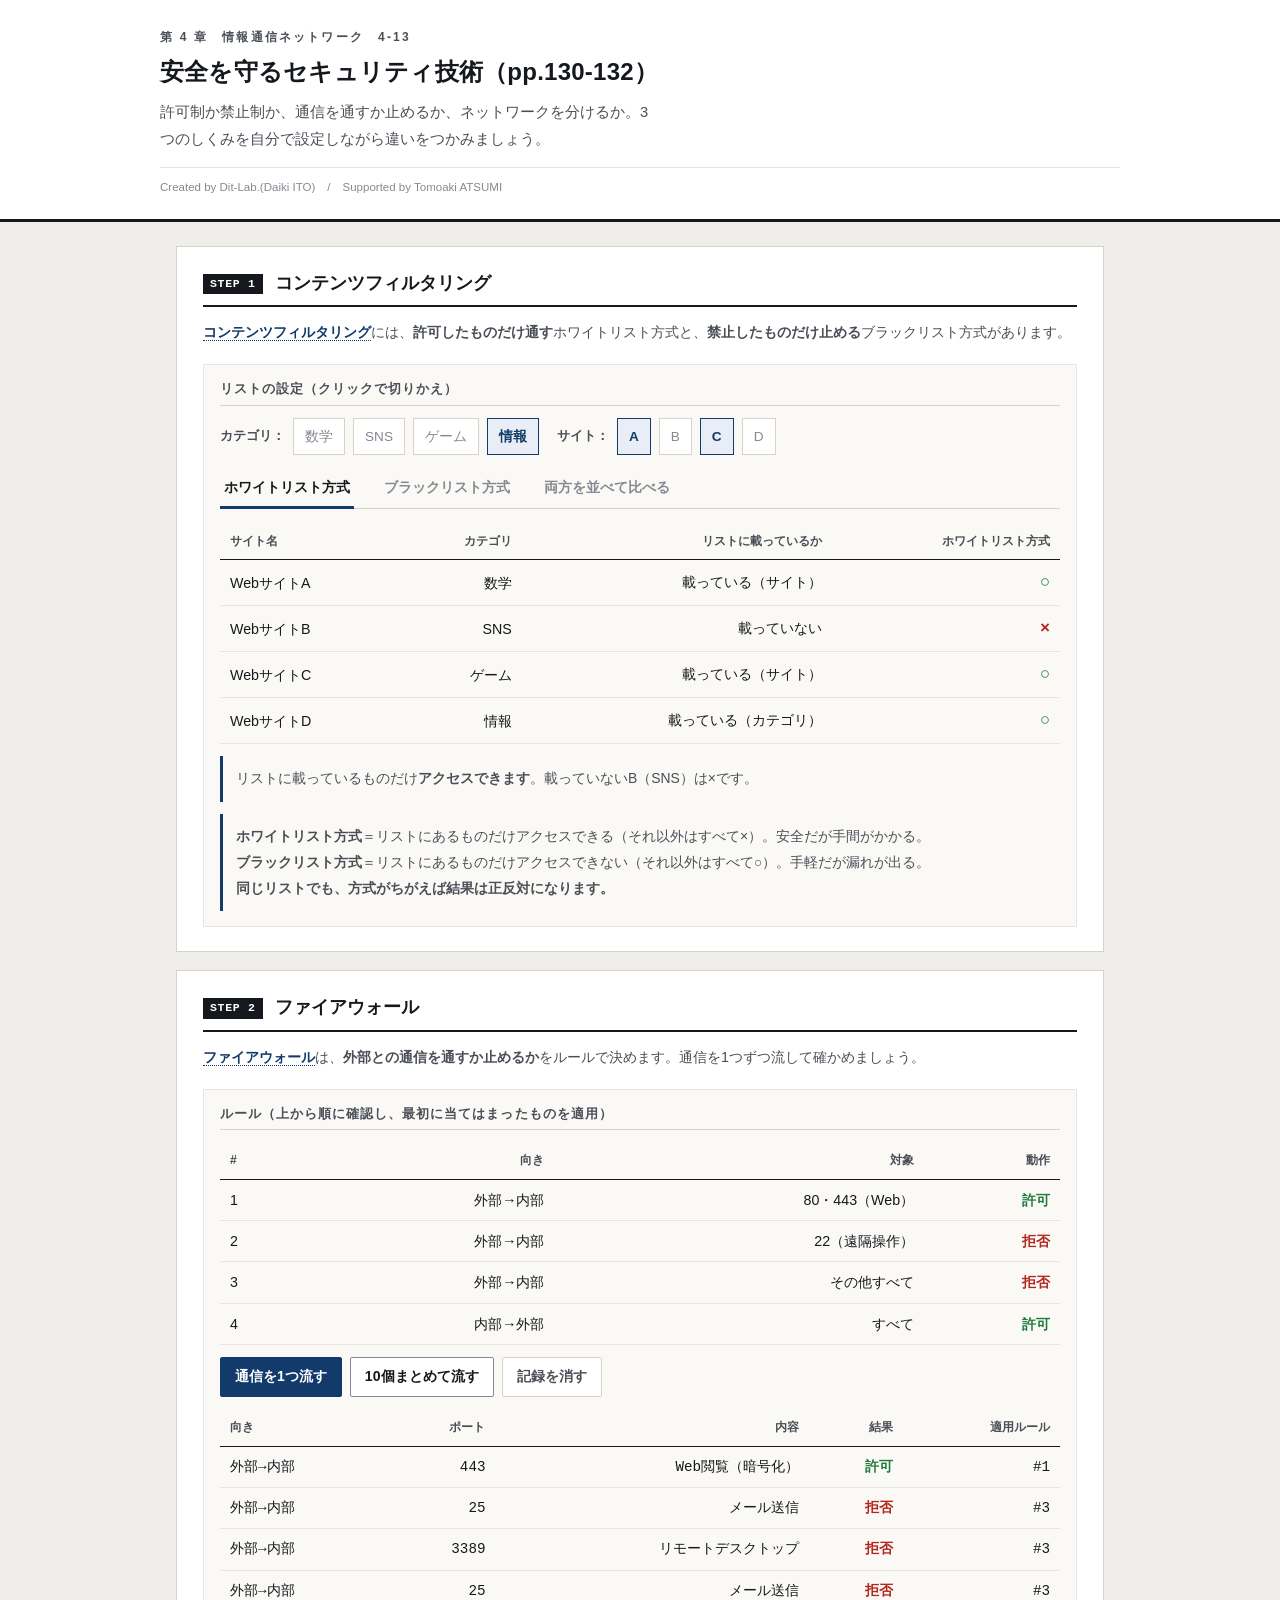
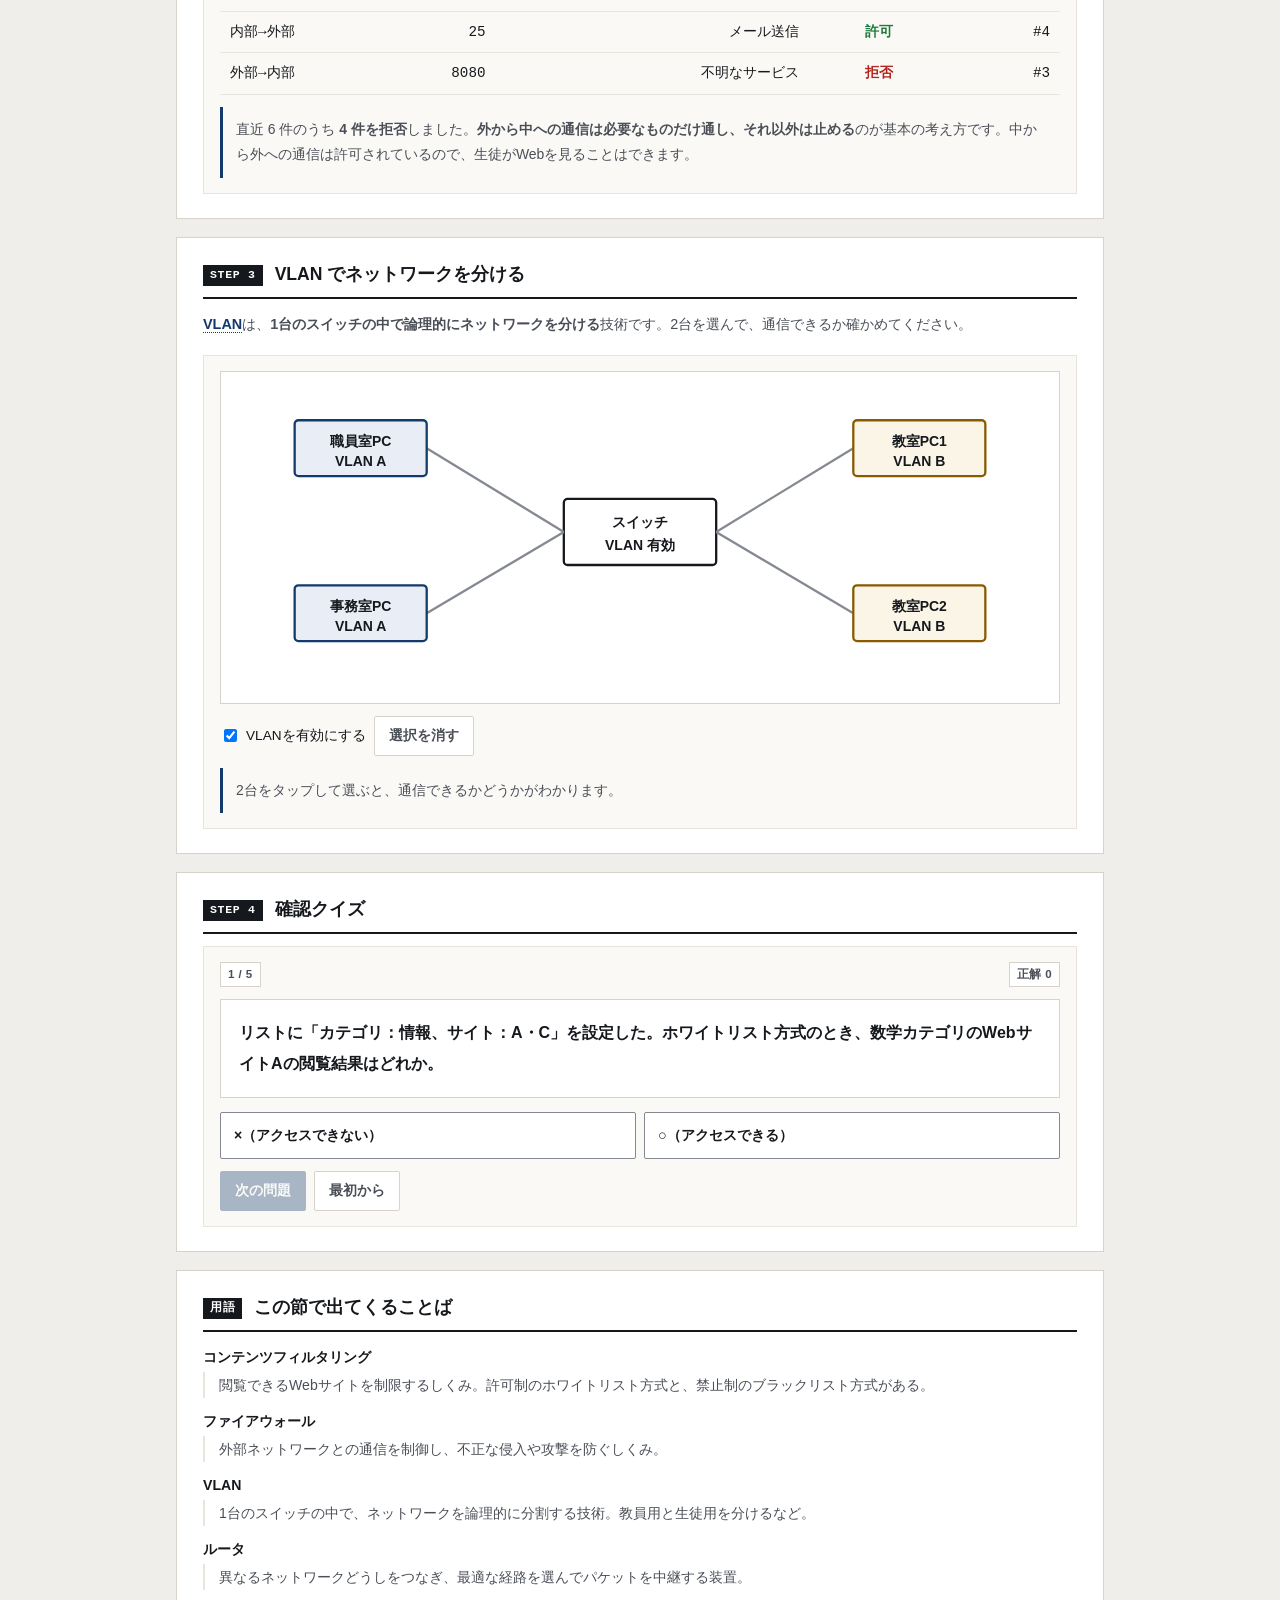
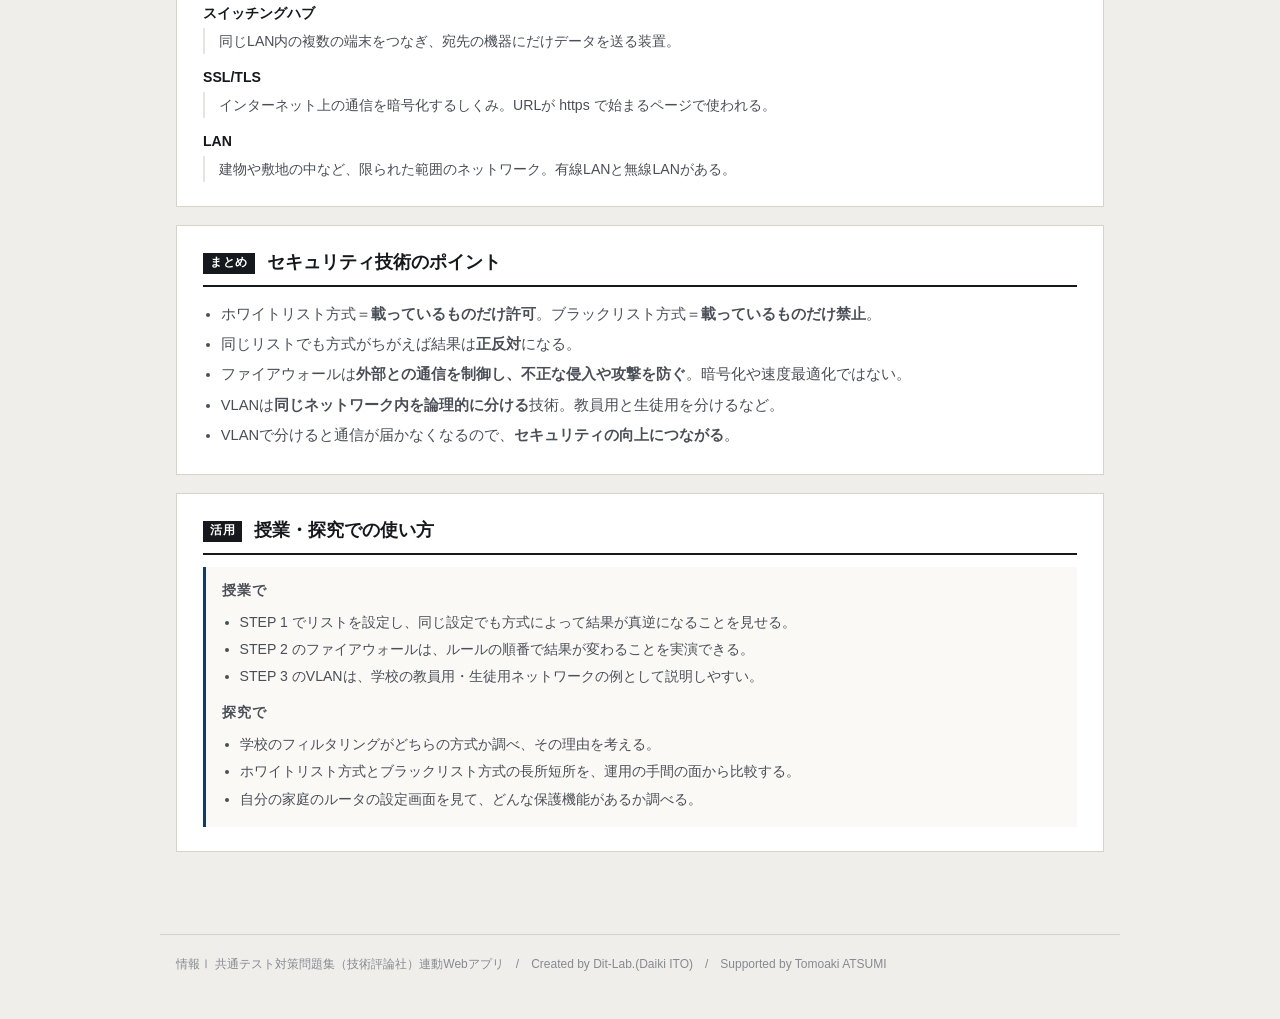
==== index.html @ fccf8ba4 "feat: Streamlit版を静的Webアプリ化。フィルタリング2方式・ファイアウォール・VLANの体験に対応" ====
<!DOCTYPE html>
<html lang="ja">
<head>
<meta charset="UTF-8">
<meta name="viewport" content="width=device-width, initial-scale=1.0">
<title>安全を守るセキュリティ技術｜情報Ⅰ共通テスト対策問題集</title>
<meta name="description" content="許可制か禁止制か、通信を通すか止めるか、ネットワークを分けるか。3つのしくみを自分で設定しながら違いをつかみましょう。">
<link rel="icon" href="data:image/svg+xml,%3Csvg xmlns=%22http://www.w3.org/2000/svg%22 viewBox=%220 0 32 32%22%3E%3Crect width=%2232%22 height=%2232%22 fill=%22%2315181c%22/%3E%3Ctext x=%2216%22 y=%2222%22 font-size=%2218%22 font-family=%22monospace%22 fill=%22%23fff%22 text-anchor=%22middle%22%3E01%3C/text%3E%3C/svg%3E">
<link rel="stylesheet" href="css/style.css">
<link rel="stylesheet" href="css/app.css">
</head>
<body>

<header class="app-header">
  <div class="inner">
    <span class="eyebrow">第 4 章　情報通信ネットワーク　4-13</span>
    <h1>安全を守るセキュリティ技術（pp.130-132）</h1>
    <p class="lead">許可制か禁止制か、通信を通すか止めるか、ネットワークを分けるか。3つのしくみを自分で設定しながら違いをつかみましょう。</p>
    <p class="credit">Created by Dit-Lab.(Daiki ITO)　/　Supported by Tomoaki ATSUMI</p>
  </div>
</header>

<main class="wrap">
  <section class="step" id="step1">
    <h2><span class="no">STEP 1</span>コンテンツフィルタリング</h2>
    <p class="desc"><span class="term" data-t="コンテンツフィルタリング">コンテンツフィルタリング</span>には、<strong>許可したものだけ通す</strong>ホワイトリスト方式と、<strong>禁止したものだけ止める</strong>ブラックリスト方式があります。</p>

    <div class="panel">
      <h3>リストの設定（クリックで切りかえ）</h3>
      <div class="listedit" id="listEdit"></div>
      <div class="seg" role="group" aria-label="方式" style="margin:14px 0">
        <button id="mWhite" aria-pressed="true">ホワイトリスト方式</button>
        <button id="mBlack" aria-pressed="false">ブラックリスト方式</button>
        <button id="mBoth" aria-pressed="false">両方を並べて比べる</button>
      </div>
      <div class="tbl-scroll"><table class="tbl" id="filtTable"></table></div>
      <div class="note" id="filtNote" style="margin-top:12px"></div>
      <div class="note info" style="margin-top:12px">
        <strong>ホワイトリスト方式</strong>＝リストにあるものだけアクセスできる（それ以外はすべて×）。安全だが手間がかかる。<br>
        <strong>ブラックリスト方式</strong>＝リストにあるものだけアクセスできない（それ以外はすべて○）。手軽だが漏れが出る。<br>
        <strong>同じリストでも、方式がちがえば結果は正反対になります。</strong>
      </div>
    </div>
  </section>

  <section class="step" id="step2">
    <h2><span class="no">STEP 2</span>ファイアウォール</h2>
    <p class="desc"><span class="term" data-t="ファイアウォール">ファイアウォール</span>は、<strong>外部との通信を通すか止めるか</strong>をルールで決めます。通信を1つずつ流して確かめましょう。</p>
    <div class="panel">
      <h3>ルール（上から順に確認し、最初に当てはまったものを適用）</h3>
      <div class="tbl-scroll"><table class="tbl" id="ruleTable"></table></div>
      <div class="btn-row" style="margin-top:12px">
        <button class="btn primary" id="sendPkt">通信を1つ流す</button>
        <button class="btn" id="send10">10個まとめて流す</button>
        <button class="btn ghost" id="clearFw">記録を消す</button>
      </div>
      <div class="tbl-scroll" style="margin-top:12px"><table class="tbl" id="fwTable"></table></div>
      <div class="note" id="fwNote" style="margin-top:12px"></div>
    </div>
  </section>

  <section class="step" id="step3">
    <h2><span class="no">STEP 3</span>VLAN でネットワークを分ける</h2>
    <p class="desc"><span class="term" data-t="VLAN">VLAN</span>は、<strong>1台のスイッチの中で論理的にネットワークを分ける</strong>技術です。2台を選んで、通信できるか確かめてください。</p>
    <div class="panel">
      <div id="vlanBox"></div>
      <div class="btn-row" style="margin-top:12px">
        <label style="font-size:.85rem;display:flex;align-items:center;gap:6px">
          <input type="checkbox" id="vlanOn" checked> VLANを有効にする
        </label>
        <button class="btn ghost" id="clearSel">選択を消す</button>
      </div>
      <div class="note" id="vlanNote" style="margin-top:12px"></div>
    </div>
  </section>

  <section class="step" id="step4">
    <h2><span class="no">STEP 4</span>確認クイズ</h2>
    <div class="panel">
      <div class="qhead">
        <span class="badge" id="qProgress">1 / 1</span>
        <span class="badge">正解 <span class="score" id="qScore">0</span></span>
      </div>
      <div class="card-q"><div class="q-scene" id="qText"></div></div>
      <div class="choice4" id="qChoices"></div>
      <div class="note" id="qFb" hidden style="margin-top:12px"></div>
      <div class="btn-row" style="margin-top:12px">
        <button class="btn primary" id="qNext" disabled>次の問題</button>
        <button class="btn ghost" id="qReset">最初から</button>
      </div>
    </div>
  </section>

  <section class="step" id="glossary">
    <h2><span class="no">用語</span>この節で出てくることば</h2>
    <div id="glossBox"></div>
  </section>

  <section class="step">
    <h2><span class="no">まとめ</span>セキュリティ技術のポイント</h2>
    <ul style="margin:0;padding-left:1.2em;color:var(--ink-2);font-size:.92rem;line-height:2.05">
      <li>ホワイトリスト方式＝<strong>載っているものだけ許可</strong>。ブラックリスト方式＝<strong>載っているものだけ禁止</strong>。</li>
      <li>同じリストでも方式がちがえば結果は<strong>正反対</strong>になる。</li>
      <li>ファイアウォールは<strong>外部との通信を制御し、不正な侵入や攻撃を防ぐ</strong>。暗号化や速度最適化ではない。</li>
      <li>VLANは<strong>同じネットワーク内を論理的に分ける</strong>技術。教員用と生徒用を分けるなど。</li>
      <li>VLANで分けると通信が届かなくなるので、<strong>セキュリティの向上につながる</strong>。</li>
    </ul>
  </section>

  <section class="step">
    <h2><span class="no">活用</span>授業・探究での使い方</h2>
    <div class="use-note">
      <h3>授業で</h3>
      <ul>
        <li>STEP 1 でリストを設定し、同じ設定でも方式によって結果が真逆になることを見せる。</li>
        <li>STEP 2 のファイアウォールは、ルールの順番で結果が変わることを実演できる。</li>
        <li>STEP 3 のVLANは、学校の教員用・生徒用ネットワークの例として説明しやすい。</li>
      </ul>
      <h3 style="margin-top:12px">探究で</h3>
      <ul>
        <li>学校のフィルタリングがどちらの方式か調べ、その理由を考える。</li>
        <li>ホワイトリスト方式とブラックリスト方式の長所短所を、運用の手間の面から比較する。</li>
        <li>自分の家庭のルータの設定画面を見て、どんな保護機能があるか調べる。</li>
      </ul>
    </div>
  </section>

</main>

<footer class="app-footer">
  情報Ⅰ 共通テスト対策問題集（技術評論社）連動Webアプリ　/　Created by Dit-Lab.(Daiki ITO)　/　Supported by Tomoaki ATSUMI
</footer>

<script src="js/tools.js"></script>
<script src="js/chart.js"></script>
<script src="js/terms.js"></script>
<script src="js/app.js"></script>
</body>
</html>
---- css/style.css ----
/* =========================================================
   情報Ⅰ 共通テスト対策問題集 — Web アプリ共通スタイル
   紙面（参考書）に寄せた設計。装飾色は使わず、色は意味を持つときだけ。
   ========================================================= */

:root{
  --paper:#ffffff;
  --paper-2:#faf9f6;      /* うすい紙 */
  --bg:#f0eeea;           /* 台紙 */
  --ink:#15181c;
  --ink-2:#4a4f57;
  --ink-3:#858a92;
  --rule:#d7d3cb;         /* 罫線 */
  --rule-2:#e8e5df;
  --accent:#123a6b;       /* 濃紺。主要操作と現在地だけに使う */
  --accent-w:#e9eef6;
  --zero:#c0392b;         /* 左＝0 */
  --one:#1d4ed8;          /* 右＝1 */
  --ok:#1f7a3d;   --ok-bg:#eef6f0;
  --ng:#b3261e;   --ng-bg:#fbefee;
  --warn:#8a5a00; --warn-bg:#fbf5e8;
  --font:"Hiragino Kaku Gothic ProN","Hiragino Sans","Yu Gothic Medium","Yu Gothic",
         "Noto Sans JP",Meiryo,-apple-system,BlinkMacSystemFont,sans-serif;
  --mono:"SFMono-Regular",Menlo,Consolas,"Courier New",monospace;
}

*{box-sizing:border-box}
[hidden]{display:none !important}
html{-webkit-text-size-adjust:100%}
body{
  margin:0; background:var(--bg); color:var(--ink);
  font-family:var(--font); font-size:16px; line-height:1.85;
  font-feature-settings:"palt" 1;
}
h1,h2,h3,h4{line-height:1.45; margin:0; font-weight:700}
p{margin:0 0 .75em} p:last-child{margin-bottom:0}
a{color:var(--accent)}

/* ---------- 標題 ---------- */
.app-header{background:var(--paper); border-bottom:3px solid var(--ink); padding:26px 20px 20px}
.app-header .inner{max-width:960px; margin:0 auto}
.app-header .eyebrow{
  font-size:.75rem; font-weight:700; color:var(--ink-2); letter-spacing:.18em;
  display:block; margin-bottom:7px;
}
.app-header h1{font-size:1.5rem; letter-spacing:.01em}
.app-header .lead{font-size:.92rem; color:var(--ink-2); margin-top:9px; max-width:60ch}
.app-header .credit{
  font-size:.72rem; color:var(--ink-3); margin-top:14px;
  padding-top:9px; border-top:1px solid var(--rule-2);
}

/* ---------- 版面 ---------- */
.wrap{max-width:960px; margin:0 auto; padding:24px 16px 64px}
.step{background:var(--paper); border:1px solid var(--rule); padding:24px 26px; margin-bottom:18px}
.step > h2{
  display:flex; align-items:baseline; gap:12px; font-size:1.1rem;
  padding-bottom:9px; border-bottom:2px solid var(--ink); margin-bottom:12px;
}
.step > h2 .no{
  flex:none; font-family:var(--mono); font-size:.72rem; font-weight:700;
  background:var(--ink); color:var(--paper); padding:2px 7px; letter-spacing:.06em;
  position:relative; top:-2px;
}
.step > .desc{color:var(--ink-2); font-size:.9rem; margin-bottom:18px}
.step[hidden]{display:none}

.grid{display:grid; gap:20px}
.grid > *{min-width:0}          /* 子の中身で列が広がるのを防ぐ */
@media(min-width:800px){ .grid.c2{grid-template-columns:1fr 1fr} }

.panel{border:1px solid var(--rule-2); background:var(--paper-2); padding:15px 16px; min-width:0}
.panel > h3{
  font-size:.8rem; font-weight:700; color:var(--ink-2); letter-spacing:.08em;
  margin-bottom:12px; padding-bottom:6px; border-bottom:1px solid var(--rule);
}

/* ---------- 部品 ---------- */
.btn{
  appearance:none; border:1px solid var(--ink-3); background:var(--paper); color:var(--ink);
  font-family:inherit; font-size:.88rem; font-weight:700; padding:8px 14px;
  border-radius:2px; cursor:pointer; min-height:40px; line-height:1.4;
  transition:background .12s, border-color .12s, color .12s;
}
.btn:hover:not(:disabled){background:var(--accent-w); border-color:var(--accent); color:var(--accent)}
.btn:disabled{opacity:.35; cursor:not-allowed}
.btn.primary{background:var(--accent); color:var(--paper); border-color:var(--accent)}
.btn.primary:hover:not(:disabled){background:#0d2c53; color:var(--paper)}
.btn.ghost{border-color:var(--rule); color:var(--ink-2)}
.btn.sm{font-size:.8rem; padding:5px 10px; min-height:34px}
.btn-row{display:flex; flex-wrap:wrap; gap:8px; align-items:center}

/* タブ（見出し下線式） */
.seg{display:flex; gap:0; border-bottom:1px solid var(--rule)}
.seg button{
  appearance:none; border:0; background:transparent; font-family:inherit; font-size:.88rem;
  font-weight:700; color:var(--ink-3); padding:9px 4px; margin-right:26px; cursor:pointer;
  border-bottom:3px solid transparent; margin-bottom:-1px; min-height:40px;
}
.seg button:hover{color:var(--ink-2)}
.seg button[aria-pressed="true"]{color:var(--ink); border-bottom-color:var(--accent)}

label.fld{display:block; font-size:.78rem; font-weight:700; color:var(--ink-2); margin-bottom:5px; letter-spacing:.04em}
input[type=text], textarea, input[type=number]{
  width:100%; font-family:inherit; font-size:1rem; color:var(--ink);
  border:1px solid var(--ink-3); border-radius:2px; padding:9px 11px;
  background:var(--paper); min-height:42px;
}
input:focus, textarea:focus{outline:2px solid var(--accent); outline-offset:-1px; border-color:var(--accent)}
.btn:focus-visible, .seg button:focus-visible, .node-card:focus-visible{outline:2px solid var(--accent); outline-offset:2px}
textarea{resize:vertical; line-height:1.7}
.mono{font-family:var(--mono)}

table.tbl{width:100%; border-collapse:collapse; font-size:.89rem}
table.tbl th, table.tbl td{border-bottom:1px solid var(--rule-2); padding:7px 10px; text-align:right}
table.tbl th:first-child, table.tbl td:first-child{text-align:left}
table.tbl thead th{border-bottom:1.5px solid var(--ink); font-size:.76rem; color:var(--ink-2); font-weight:700; white-space:nowrap}
.tbl-scroll{overflow-x:auto; -webkit-overflow-scrolling:touch; max-width:100%}

.note{padding:10px 13px; font-size:.87rem; border-left:3px solid var(--ink-3); background:var(--paper-2)}
.note.ok{background:var(--ok-bg); border-left-color:var(--ok); color:#123f22}
.note.ng{background:var(--ng-bg); border-left-color:var(--ng); color:#6d1a15}
.note.info{background:var(--paper-2); border-left-color:var(--accent); color:var(--ink-2)}
.note.warn{background:var(--warn-bg); border-left-color:var(--warn); color:#5c3d00}
.note[hidden]{display:none}

.badge{
  display:inline-block; font-size:.72rem; font-weight:700; padding:1px 7px;
  border:1px solid var(--rule); color:var(--ink-2); background:var(--paper); letter-spacing:.04em;
}

/* 数値は罫線で仕切るだけ。カードにしない */
.metrics{display:flex; flex-wrap:wrap; gap:0; border-top:1px solid var(--rule)}
.metric{flex:1 1 130px; padding:11px 14px 11px 0; border-right:1px solid var(--rule-2)}
.metric:last-child{border-right:0}
.metric .k{font-size:.74rem; color:var(--ink-3); font-weight:700; letter-spacing:.05em}
.metric .v{font-size:1.6rem; font-weight:700; line-height:1.3; font-family:var(--mono); letter-spacing:-.01em}
.metric .s{font-size:.76rem; color:var(--ink-2)}

.bit0{color:var(--zero); font-weight:700}
.bit1{color:var(--one); font-weight:700}

.app-footer{
  max-width:960px; margin:0 auto; padding:18px 16px 44px; color:var(--ink-3);
  font-size:.75rem; border-top:1px solid var(--rule);
}
.sr-only{position:absolute;width:1px;height:1px;overflow:hidden;clip:rect(0 0 0 0);white-space:nowrap}

@media(max-width:640px){
  body{font-size:15px}
  .app-header{padding:20px 16px 16px}
  .app-header h1{font-size:1.16rem}
  .wrap{padding:16px 12px 52px}
  .step{padding:18px 15px}
  .seg button{margin-right:18px; font-size:.84rem}
  .metric{flex-basis:50%; border-right:0}
}
@media (prefers-reduced-motion:reduce){ *{animation:none!important; transition:none!important} }

/* ---------- 自分のデータ・共有・印刷 ---------- */
.toolbar{display:flex; flex-wrap:wrap; gap:8px; align-items:center; margin-top:12px;
  padding-top:12px; border-top:1px solid var(--rule-2)}
.toolbar .hint{font-size:.78rem; color:var(--ink-3)}
.paste-area{width:100%; min-height:110px; font-family:var(--mono); font-size:.86rem}
.use-note{background:var(--paper-2); border-left:3px solid var(--accent); padding:14px 16px; font-size:.88rem}
.use-note h3{font-size:.86rem; letter-spacing:.06em; margin-bottom:8px; color:var(--ink-2)}
.use-note ol, .use-note ul{margin:0; padding-left:1.25em; line-height:1.95; color:var(--ink-2)}

@media print{
  body{background:#fff}
  .app-header{border-bottom:2px solid #000}
  .step{border:1px solid #bbb; break-inside:avoid; page-break-inside:avoid; margin-bottom:12px}
  .btn, .seg, .toolbar, input[type=range]{display:none !important}
  .note{border-left-width:2px}
  a[href]:after{content:""}
}

/* ---------- 入力グリッド ---------- */
.dg-scroll{overflow:auto; -webkit-overflow-scrolling:touch; border:1px solid var(--rule); background:var(--paper); max-height:420px}
table.dg{border-collapse:collapse; font-family:var(--mono); font-size:.9rem; min-width:100%}
table.dg th, table.dg td{border:1px solid var(--rule-2); padding:0}
table.dg thead th{background:var(--paper-2); position:sticky; top:0; z-index:2}
table.dg .dg-n{background:var(--paper-2); color:var(--ink-3); font-size:.76rem; font-weight:400;
  text-align:center; min-width:34px; padding:0 4px; position:sticky; left:0; z-index:1}
table.dg .dg-corner{background:var(--paper-2); min-width:34px; position:sticky; left:0; z-index:3}
table.dg .dg-act{background:var(--paper-2); width:34px}
.dg-h, .dg-c{width:100%; min-width:96px; border:0; background:transparent; font-family:inherit;
  font-size:.9rem; padding:8px 9px; color:var(--ink); min-height:38px}
.dg-h{font-weight:700; font-family:var(--font); font-size:.82rem; color:var(--ink-2)}
.dg-c.num{text-align:right}
.dg-c:focus, .dg-h:focus{outline:2px solid var(--accent); outline-offset:-2px; background:var(--accent-w)}
.dg-del{border:0; background:transparent; color:var(--ink-3); cursor:pointer; width:32px; height:34px; font-size:1rem}
.dg-del:hover{color:var(--ng)}
.dg-tools{display:flex; flex-wrap:wrap; gap:8px; align-items:center; margin-top:10px}
.dg-hint{font-size:.76rem; color:var(--ink-3)}

/* ---------- ファイル読み込み ---------- */
.filebox{display:flex; flex-wrap:wrap; gap:10px; align-items:center; padding:12px;
  border:1px dashed var(--rule); background:var(--paper-2)}
.filebox input[type=file]{font-size:.85rem; font-family:inherit; max-width:100%}
.filebox .sel{max-width:220px}
.filelabel{display:inline-flex; align-items:center; gap:6px; font-size:.85rem; font-weight:700;
  border:1px solid var(--ink-3); background:var(--paper); padding:8px 14px; border-radius:2px; cursor:pointer; min-height:40px}
.filelabel:hover{border-color:var(--accent); color:var(--accent); background:var(--accent-w)}
.filelabel input{display:none}

/* ---------- 用語解説 ---------- */
.term{position:relative; border-bottom:1.5px dotted var(--accent); cursor:help; color:var(--accent); font-weight:700}
.term .term-pop{display:none; position:absolute; left:0; top:1.7em; z-index:50; width:min(300px,78vw);
  background:var(--paper); border:1px solid var(--ink-3); box-shadow:0 6px 20px rgba(0,0,0,.14);
  padding:10px 12px; font-size:.82rem; font-weight:400; color:var(--ink-2); line-height:1.75;
  border-left:3px solid var(--accent); cursor:auto; text-align:left}
.term .term-pop b{display:block; color:var(--ink); font-size:.86rem; margin-bottom:3px}
.term.open .term-pop{display:block}
dl.gloss{margin:0; font-size:.88rem}
dl.gloss dt{font-weight:700; color:var(--ink); margin-top:10px}
dl.gloss dt:first-child{margin-top:0}
dl.gloss dd{margin:2px 0 0; color:var(--ink-2); line-height:1.85; padding-left:1em; border-left:2px solid var(--rule-2)}
@media print{ .term{border-bottom:0; color:inherit} .term .term-pop{display:none !important} }

/* ---------- スマホ・タブレット ---------- */
@media (max-width:1024px){
  /* iOS で入力時に画面が勝手に拡大するのを防ぐ（16px 未満だとズームする） */
  input[type=text], input[type=number], textarea, select, .dg-c, .dg-h{ font-size:16px }
  .dg-c, .dg-h{ min-width:110px }
}
@media (max-width:820px){
  .grid.c2{grid-template-columns:1fr}
  .dg-scroll{max-height:340px}
  .filebox{flex-direction:column; align-items:stretch}
  .filebox .sel{max-width:100%}
  .term .term-pop{left:auto; right:0; width:min(280px,86vw)}
}
@media (max-width:480px){
  .step > h2{font-size:1rem; flex-wrap:wrap}
  .metrics{gap:0}
  .metric{flex-basis:50%; padding-right:10px}
  .metric .v{font-size:1.3rem}
  .btn{padding:8px 12px}
  .dg-tools{gap:6px}
  .dg-hint{width:100%}
}
/* タッチ操作でのスクロールを滑らかに */
.tbl-scroll, .dg-scroll, .tree-box{ -webkit-overflow-scrolling:touch; overscroll-behavior-x:contain }
---- css/app.css ----
.qhead{display:flex; justify-content:space-between; align-items:center; margin-bottom:12px}
.card-q{border:1px solid var(--rule); background:var(--paper); padding:18px; margin-bottom:14px}
.q-scene{font-size:1rem; font-weight:700; line-height:1.9}
.choice4{display:grid; gap:8px; grid-template-columns:repeat(auto-fit,minmax(160px,1fr))}
.choice4 .btn{text-align:left; line-height:1.65; padding:11px 13px}
.choice4 .btn.correct{background:var(--ok-bg); border-color:var(--ok); color:var(--ok)}
.choice4 .btn.wrong{background:var(--ng-bg); border-color:var(--ng); color:var(--ng)}
.choice4.locked{pointer-events:none}
.sel{width:100%; font-family:inherit; font-size:.95rem; padding:9px 11px; min-height:42px;
  border:1px solid var(--ink-3); border-radius:2px; background:var(--paper); color:var(--ink)}
input[type=range]{width:100%; accent-color:var(--accent); height:34px}
.why{font-size:.85rem; color:var(--ink-2); line-height:1.85}
.eqbox{font-family:var(--mono); font-size:1.02rem; font-weight:700; text-align:center; padding:14px;
  border:1px solid var(--rule); background:var(--paper-2); line-height:1.8}
.blankin{border:1.5px solid var(--accent); background:#fff; padding:6px 8px; text-align:center;
  font-family:var(--mono); min-height:38px; font-size:.95rem; max-width:120px}
.blankin.ok{border-color:var(--ok); background:var(--ok-bg)}
.blankin.ng{border-color:var(--ng); background:var(--ng-bg)}
table.tbl td .blankin{width:100%; max-width:none}
#filtTable td, #fwTable td, #vlanTable td{font-family:var(--mono)}
#filtTable td:first-child, #filtTable td:nth-child(2){font-family:var(--font)}
#filtTable td.ok{color:var(--ok); font-weight:700; font-size:1.05rem}
#filtTable td.ng{color:var(--ng); font-weight:700; font-size:1.05rem}
.listedit{display:flex; flex-wrap:wrap; gap:8px; align-items:center; margin-bottom:12px}
.listedit .chip{border:1px solid var(--accent); background:var(--accent-w); color:var(--accent);
  padding:5px 11px; font-size:.85rem; font-weight:700; cursor:pointer}
.listedit .chip.off{border-color:var(--rule); background:var(--paper); color:var(--ink-3); font-weight:400}
#vlanBox{border:1px solid var(--rule); background:var(--paper); overflow-x:auto}
#vlanBox svg{display:block; margin:0 auto}
svg .sw{fill:#fff; stroke:#15181c; stroke-width:1.8}
svg .pcv{stroke-width:1.8}
svg .pcv.a{fill:#e9eef6; stroke:#123a6b}
svg .pcv.b{fill:#fbf5e8; stroke:#8a5a00}
svg .pcv.sel{stroke-width:3.4}
svg .ln{stroke:#858a92; stroke-width:1.8}
svg .ln.ok{stroke:#1f7a3d; stroke-width:3.4}
svg .ln.ng{stroke:#b3261e; stroke-width:3.4; stroke-dasharray:5 3}
svg .t{font-size:11px; text-anchor:middle; font-weight:700; fill:#15181c}
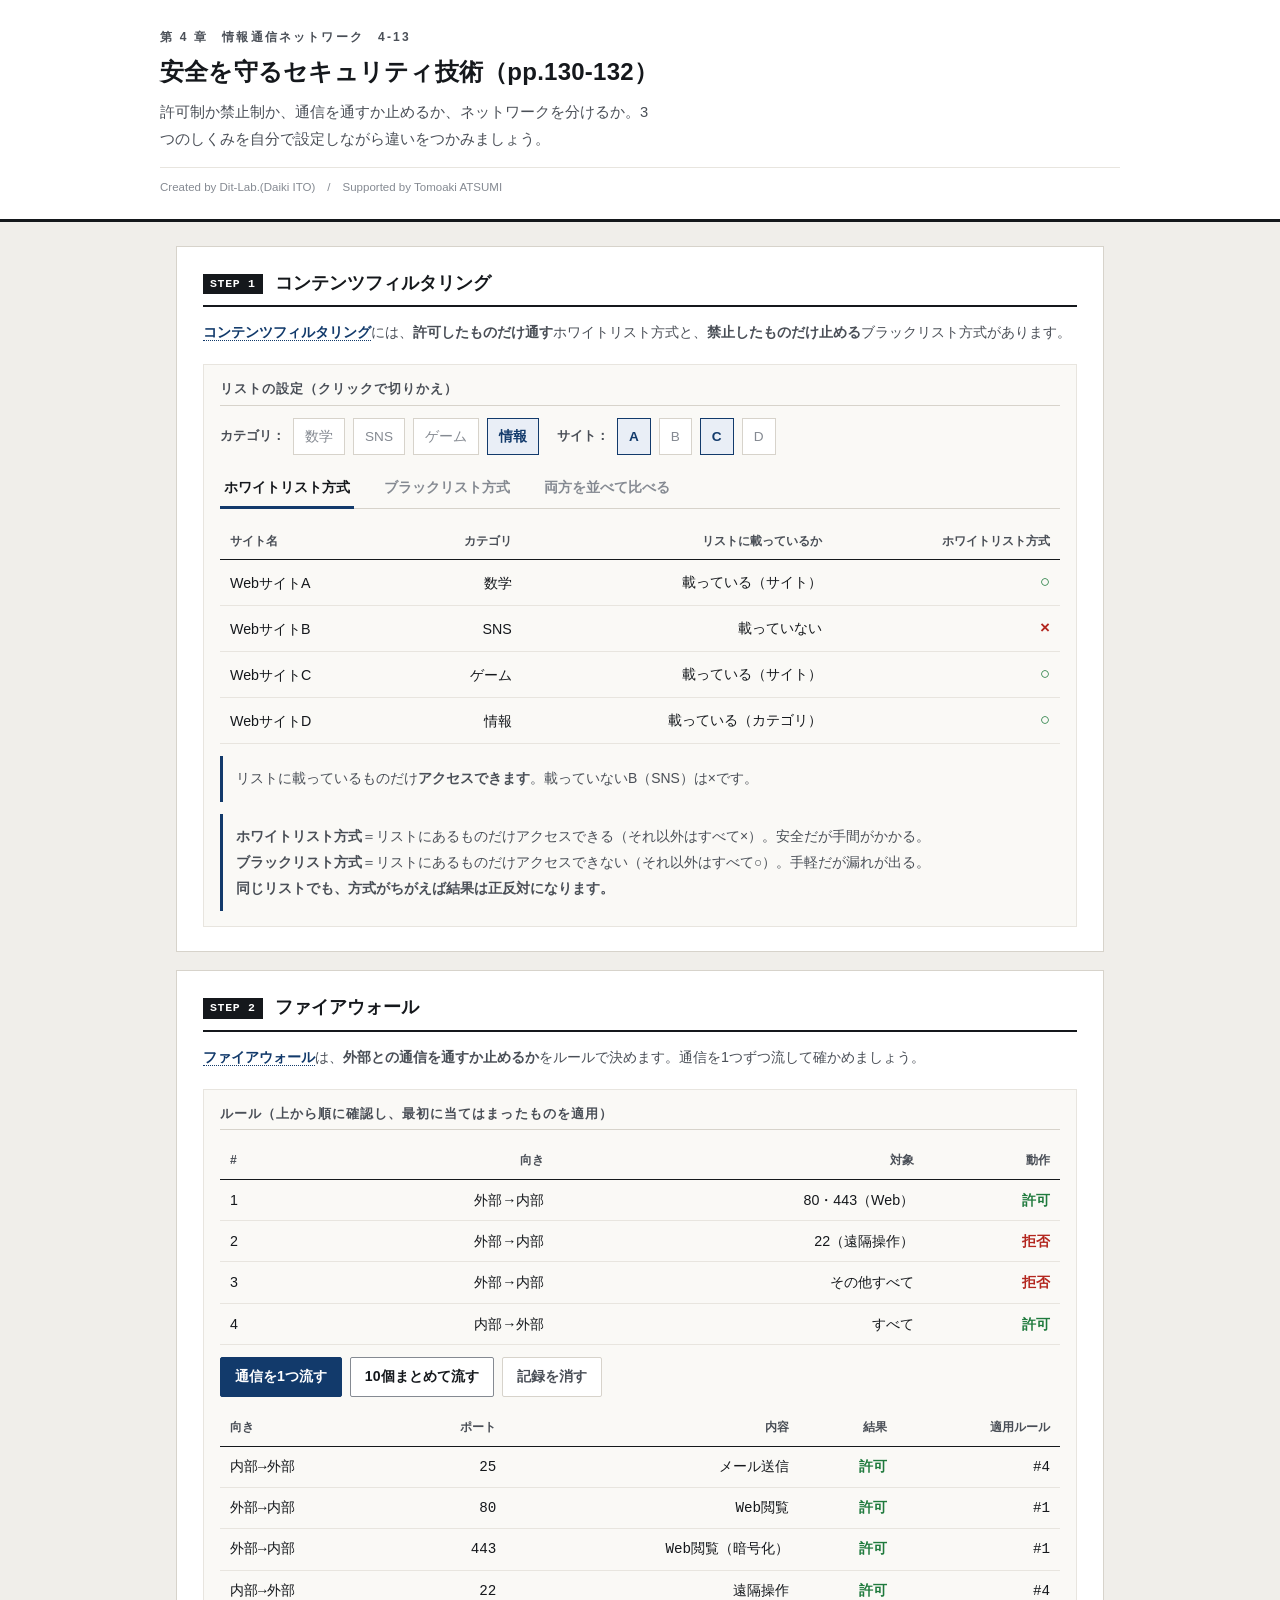
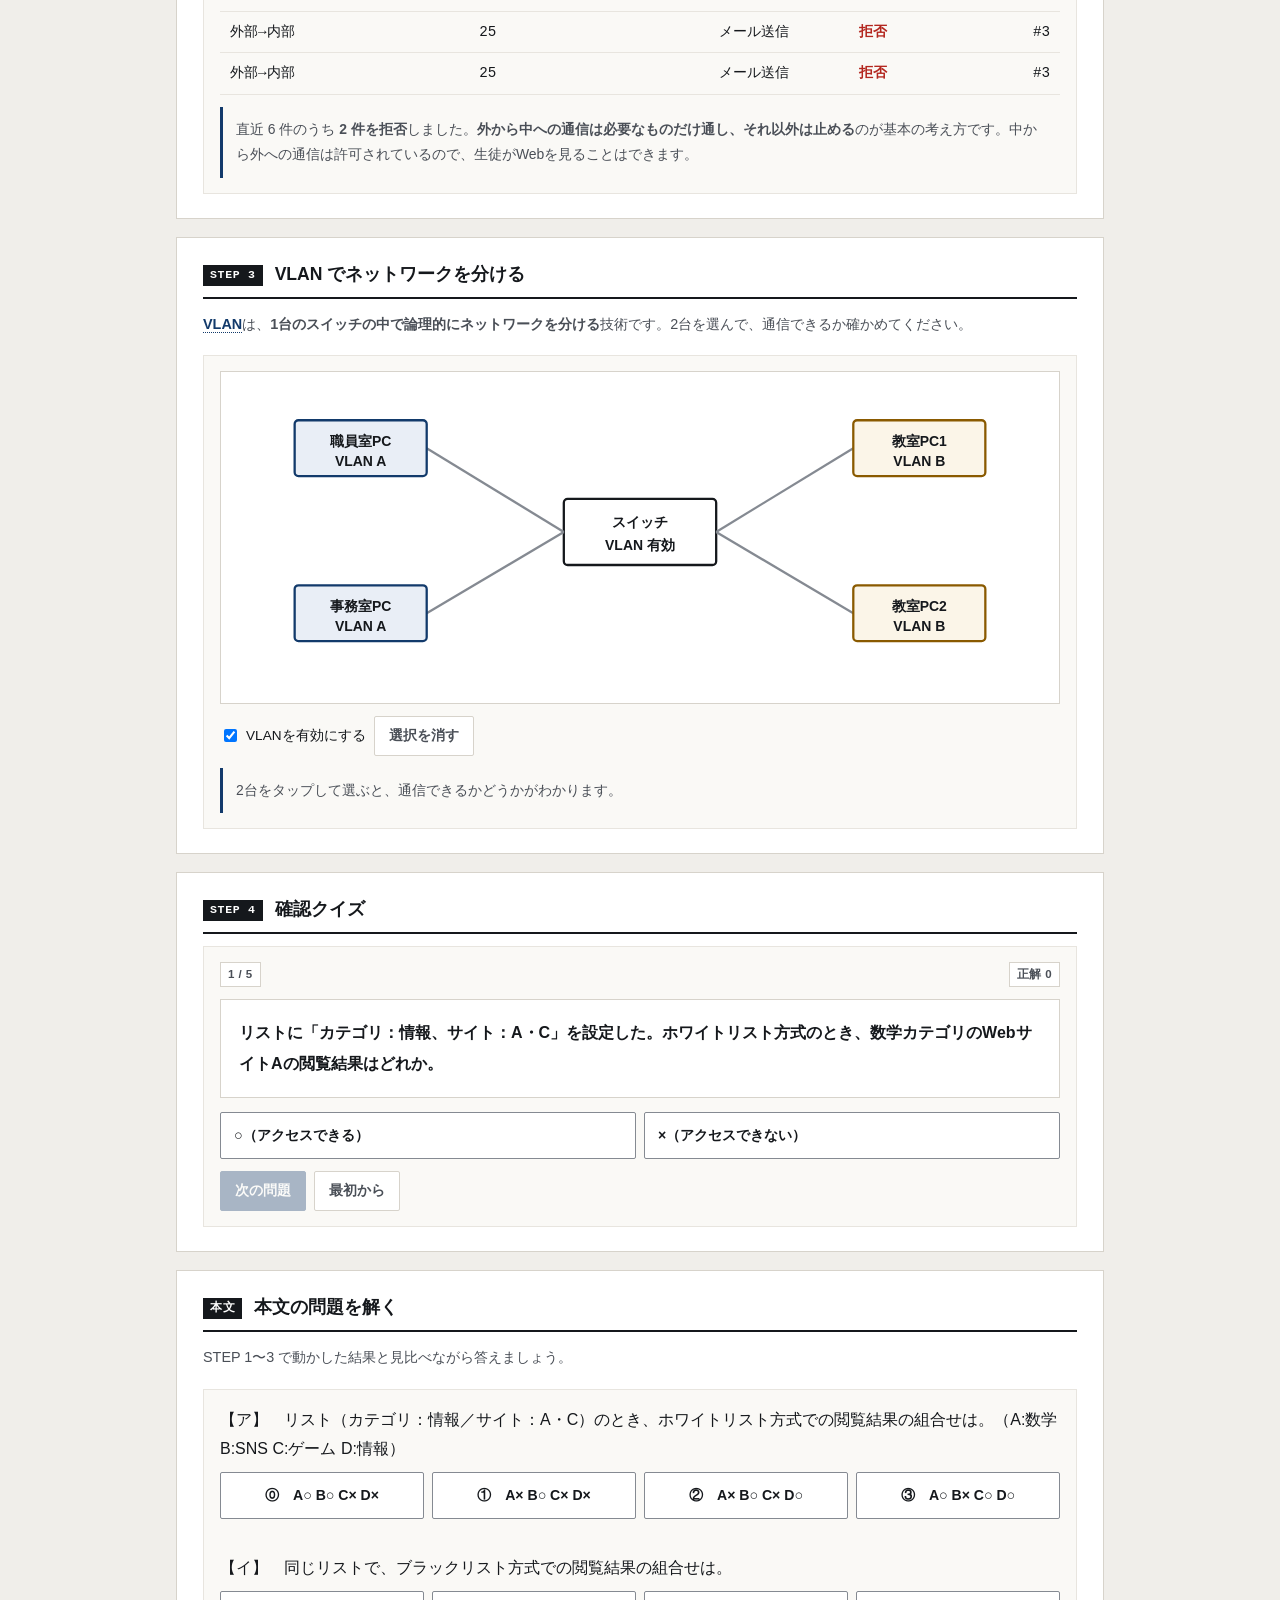
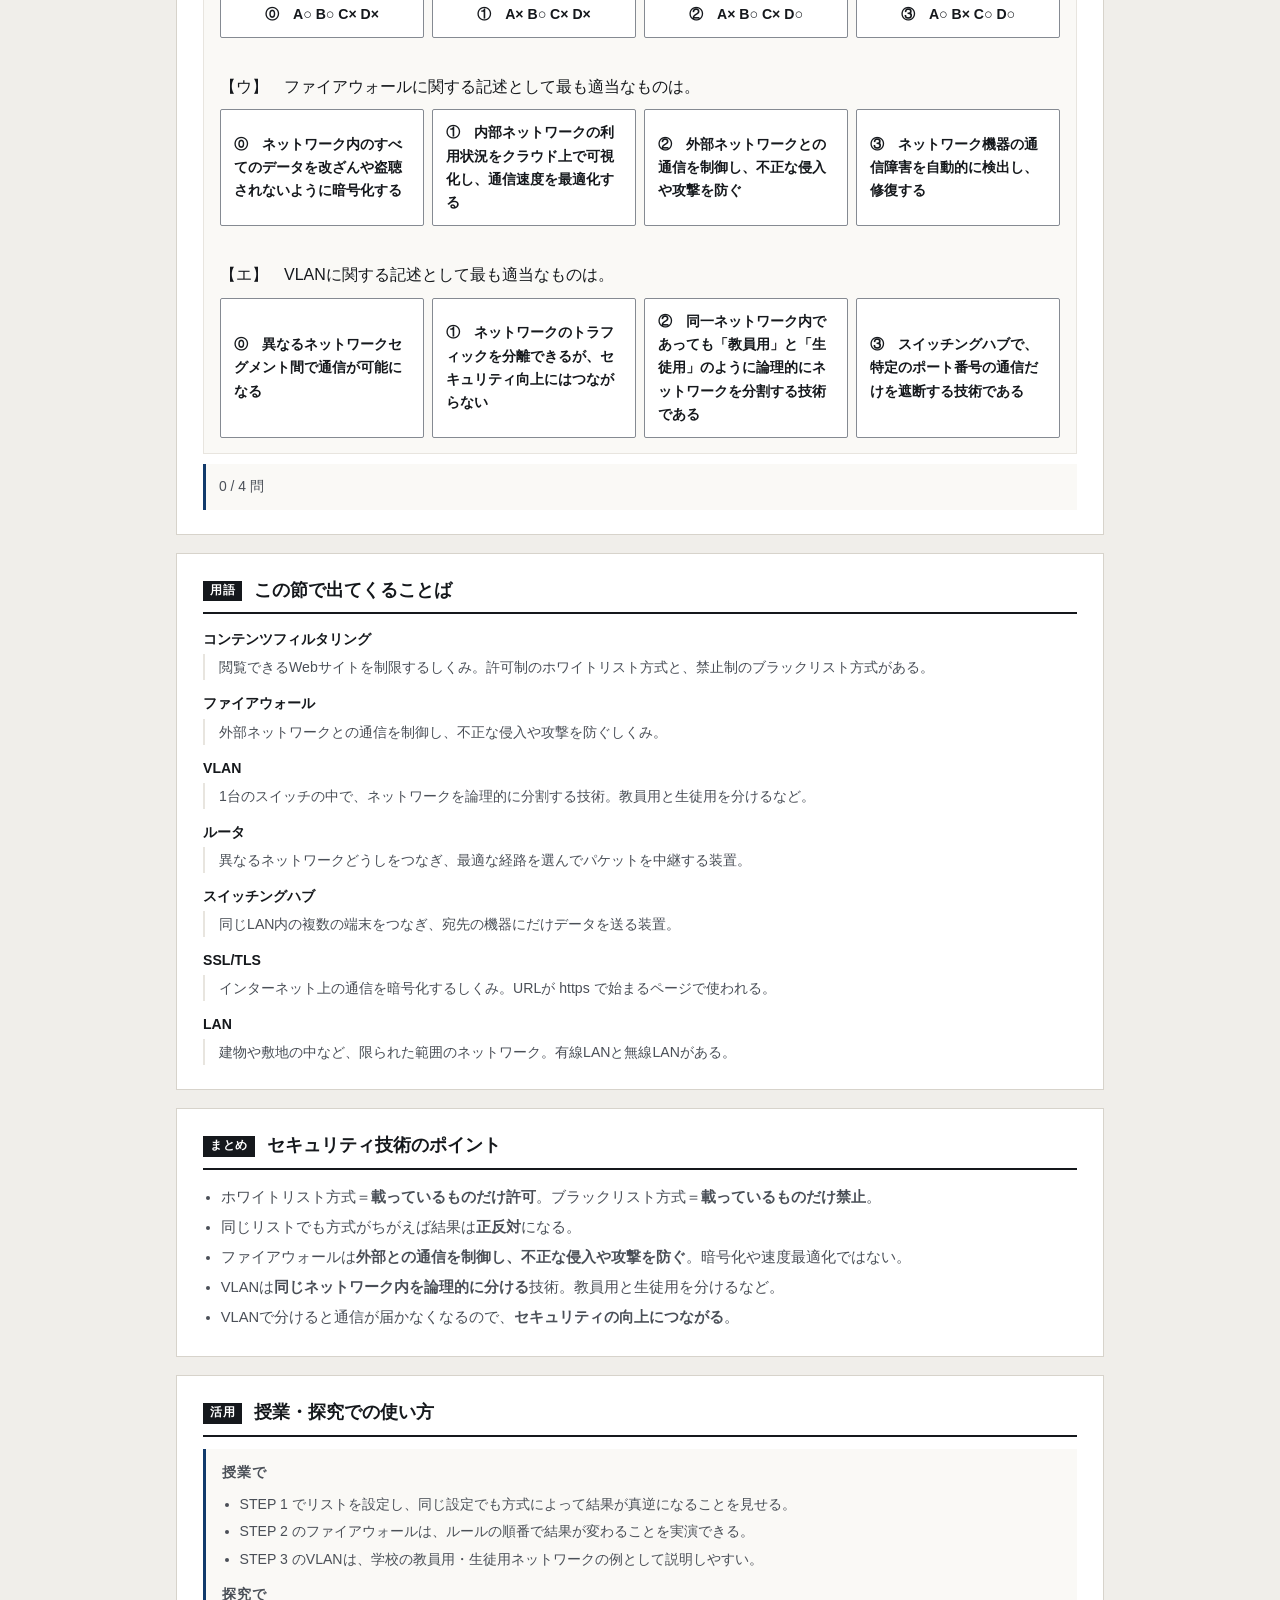
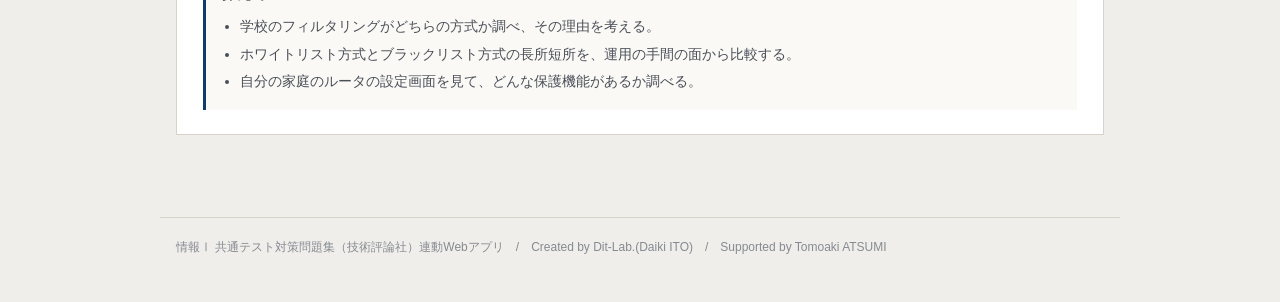
==== commit 48ccb660: "feat: 本文の問題（空欄と解答群）をアプリ内で解けるセクションを追加。本文の答えと解説を明示" ====
--- a/index.html
+++ b/index.html
@@ -6,8 +6,8 @@
 <title>安全を守るセキュリティ技術｜情報Ⅰ共通テスト対策問題集</title>
 <meta name="description" content="許可制か禁止制か、通信を通すか止めるか、ネットワークを分けるか。3つのしくみを自分で設定しながら違いをつかみましょう。">
 <link rel="icon" href="data:image/svg+xml,%3Csvg xmlns=%22http://www.w3.org/2000/svg%22 viewBox=%220 0 32 32%22%3E%3Crect width=%2232%22 height=%2232%22 fill=%22%2315181c%22/%3E%3Ctext x=%2216%22 y=%2222%22 font-size=%2218%22 font-family=%22monospace%22 fill=%22%23fff%22 text-anchor=%22middle%22%3E01%3C/text%3E%3C/svg%3E">
-<link rel="stylesheet" href="css/style.css">
-<link rel="stylesheet" href="css/app.css">
+<link rel="stylesheet" href="css/style.css?v=239696b1">
+<link rel="stylesheet" href="css/app.css?v=216a407e">
 </head>
 <body>
 
@@ -91,6 +91,13 @@
     </div>
   </section>
 
+  <section class="step" id="stepBook">
+    <h2><span class="no">本文</span>本文の問題を解く</h2>
+    <p class="desc">STEP 1〜3 で動かした結果と見比べながら答えましょう。</p>
+    <div class="panel" id="bookBox"></div>
+    <div class="note" id="bookNote" style="margin-top:10px"></div>
+  </section>
+
   <section class="step" id="glossary">
     <h2><span class="no">用語</span>この節で出てくることば</h2>
     <div id="glossBox"></div>
@@ -131,9 +138,10 @@
   情報Ⅰ 共通テスト対策問題集（技術評論社）連動Webアプリ　/　Created by Dit-Lab.(Daiki ITO)　/　Supported by Tomoaki ATSUMI
 </footer>
 
-<script src="js/tools.js"></script>
-<script src="js/chart.js"></script>
-<script src="js/terms.js"></script>
-<script src="js/app.js"></script>
+<script src="js/tools.js?v=c07db610"></script>
+<script src="js/chart.js?v=fb6e3be1"></script>
+<script src="js/terms.js?v=92038844"></script>
+<script src="js/quiz.js?v=5d6779cc"></script>
+<script src="js/app.js?v=8cf9bec2"></script>
 </body>
 </html>
--- a/css/style.css
+++ b/css/style.css
@@ -242,3 +242,28 @@
 }
 /* タッチ操作でのスクロールを滑らかに */
 .tbl-scroll, .dg-scroll, .tree-box{ -webkit-overflow-scrolling:touch; overscroll-behavior-x:contain }
+
+/* 幅指定つきの入力欄がスマートフォンではみ出さないようにする */
+input[type=text], input[type=number], input[type=search], textarea, select{ max-width:100% }
+.btn-row > label{ min-width:0; max-width:100% }
+.btn-row > label input, .btn-row > label select{ max-width:100% }
+
+/* 共通：○×判定・並べかえ（quiz.js 用） */
+.abcde{border:1px solid var(--rule); border-radius:3px; overflow:hidden}
+.abcde > div{border-top:1px solid var(--rule); padding:10px 12px}
+.abcde > div:first-child{border-top:0}
+.abcde .st{display:flex; gap:10px; align-items:flex-start; flex-wrap:wrap}
+.abcde .st .k{font-weight:700; font-family:var(--mono); min-width:1.4em}
+.abcde .st .t{flex:1; min-width:12em}
+.abcde .jb{display:flex; gap:6px}
+.abcde .jb .btn{min-width:3.4em; padding:6px 10px; text-align:center}
+.prep{display:grid; grid-template-columns:repeat(auto-fit,minmax(150px,1fr)); gap:10px; margin-top:10px}
+.prep .slot{border:1px dashed var(--ink-3); border-radius:3px; padding:10px; min-height:92px; background:var(--paper)}
+.prep .slot.filled{border-style:solid}
+.prep .slot .tag{font:700 .74rem/1.4 var(--mono); color:var(--accent); display:block; margin-bottom:6px}
+.prep .slot .txt{font-size:.86rem; line-height:1.7}
+.cards{display:flex; flex-wrap:wrap; gap:8px; margin-top:10px}
+.cards .c{border:1px solid var(--ink-3); border-radius:3px; padding:9px 12px; background:var(--paper);
+  cursor:pointer; font-size:.88rem; max-width:100%; text-align:left; font-family:inherit; color:var(--ink)}
+.cards .c:hover{background:var(--warn-bg)}
+.cards .c.used{opacity:.35; pointer-events:none}
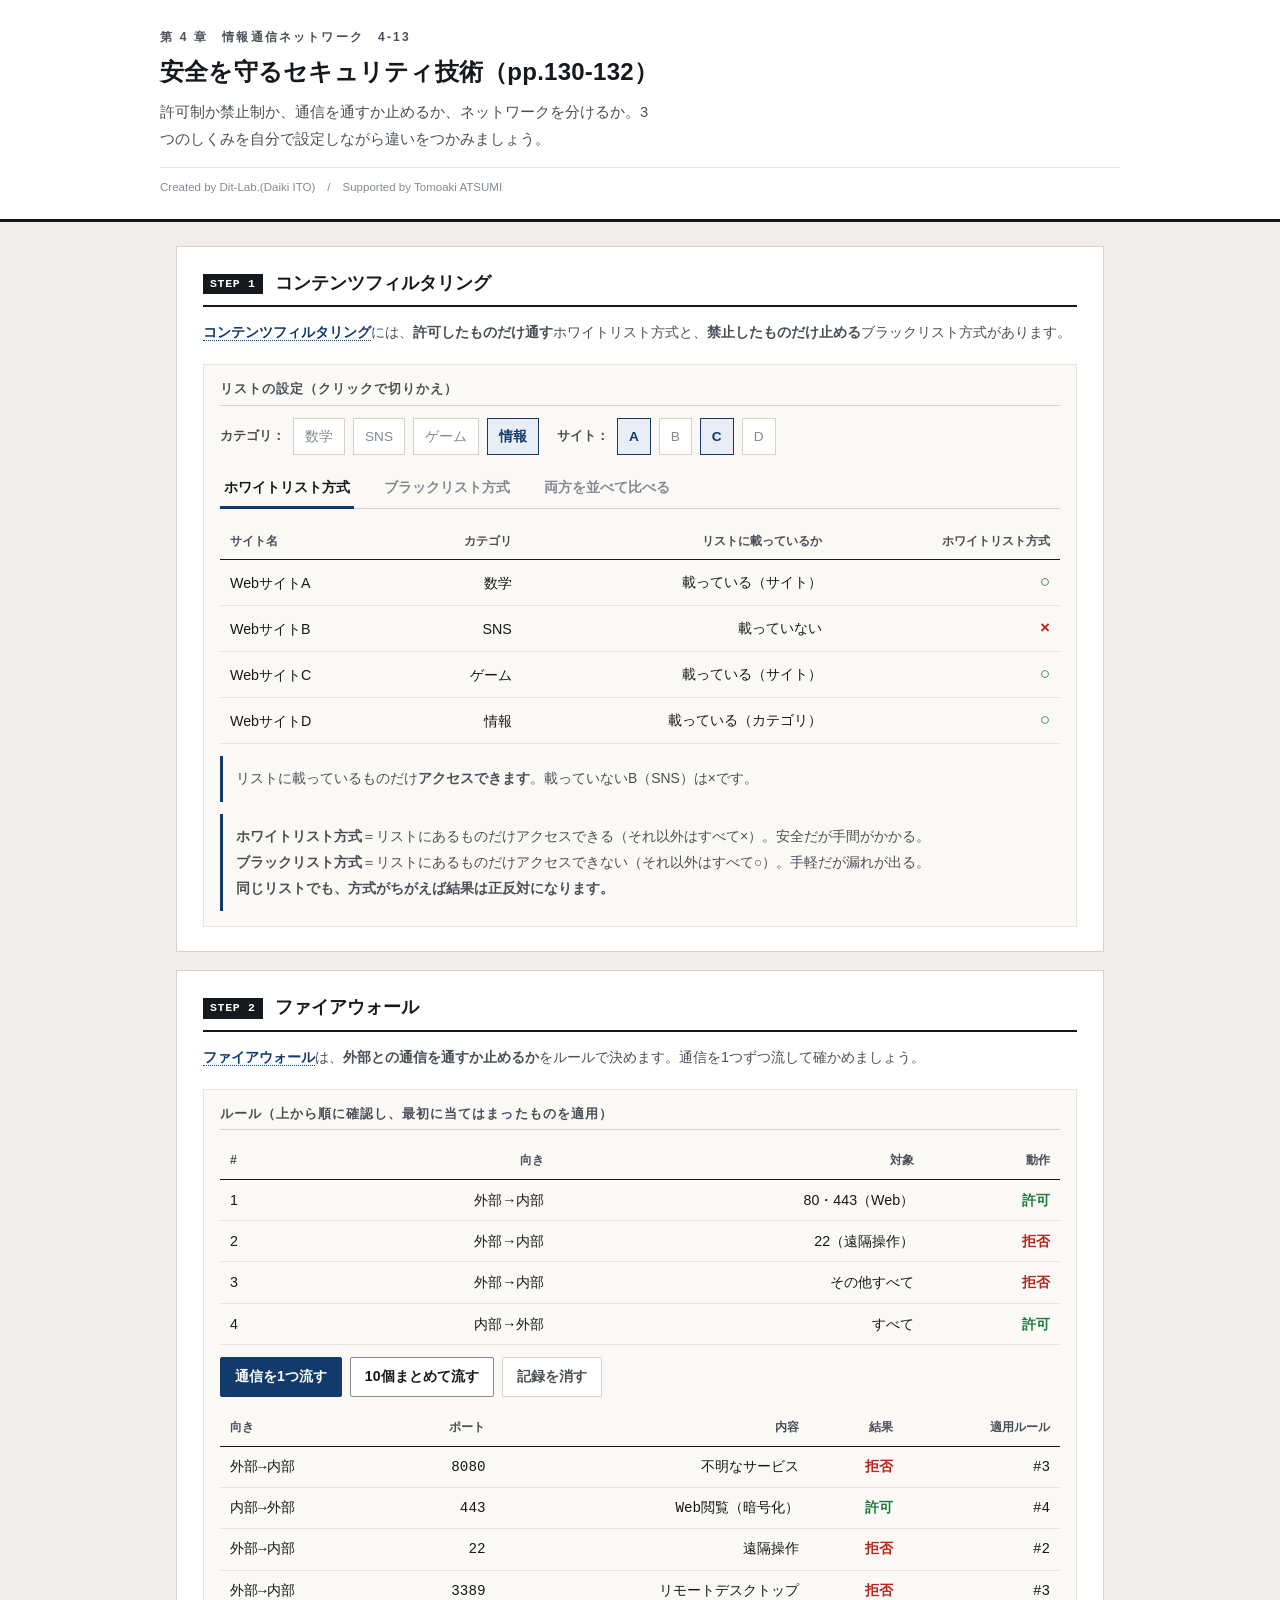
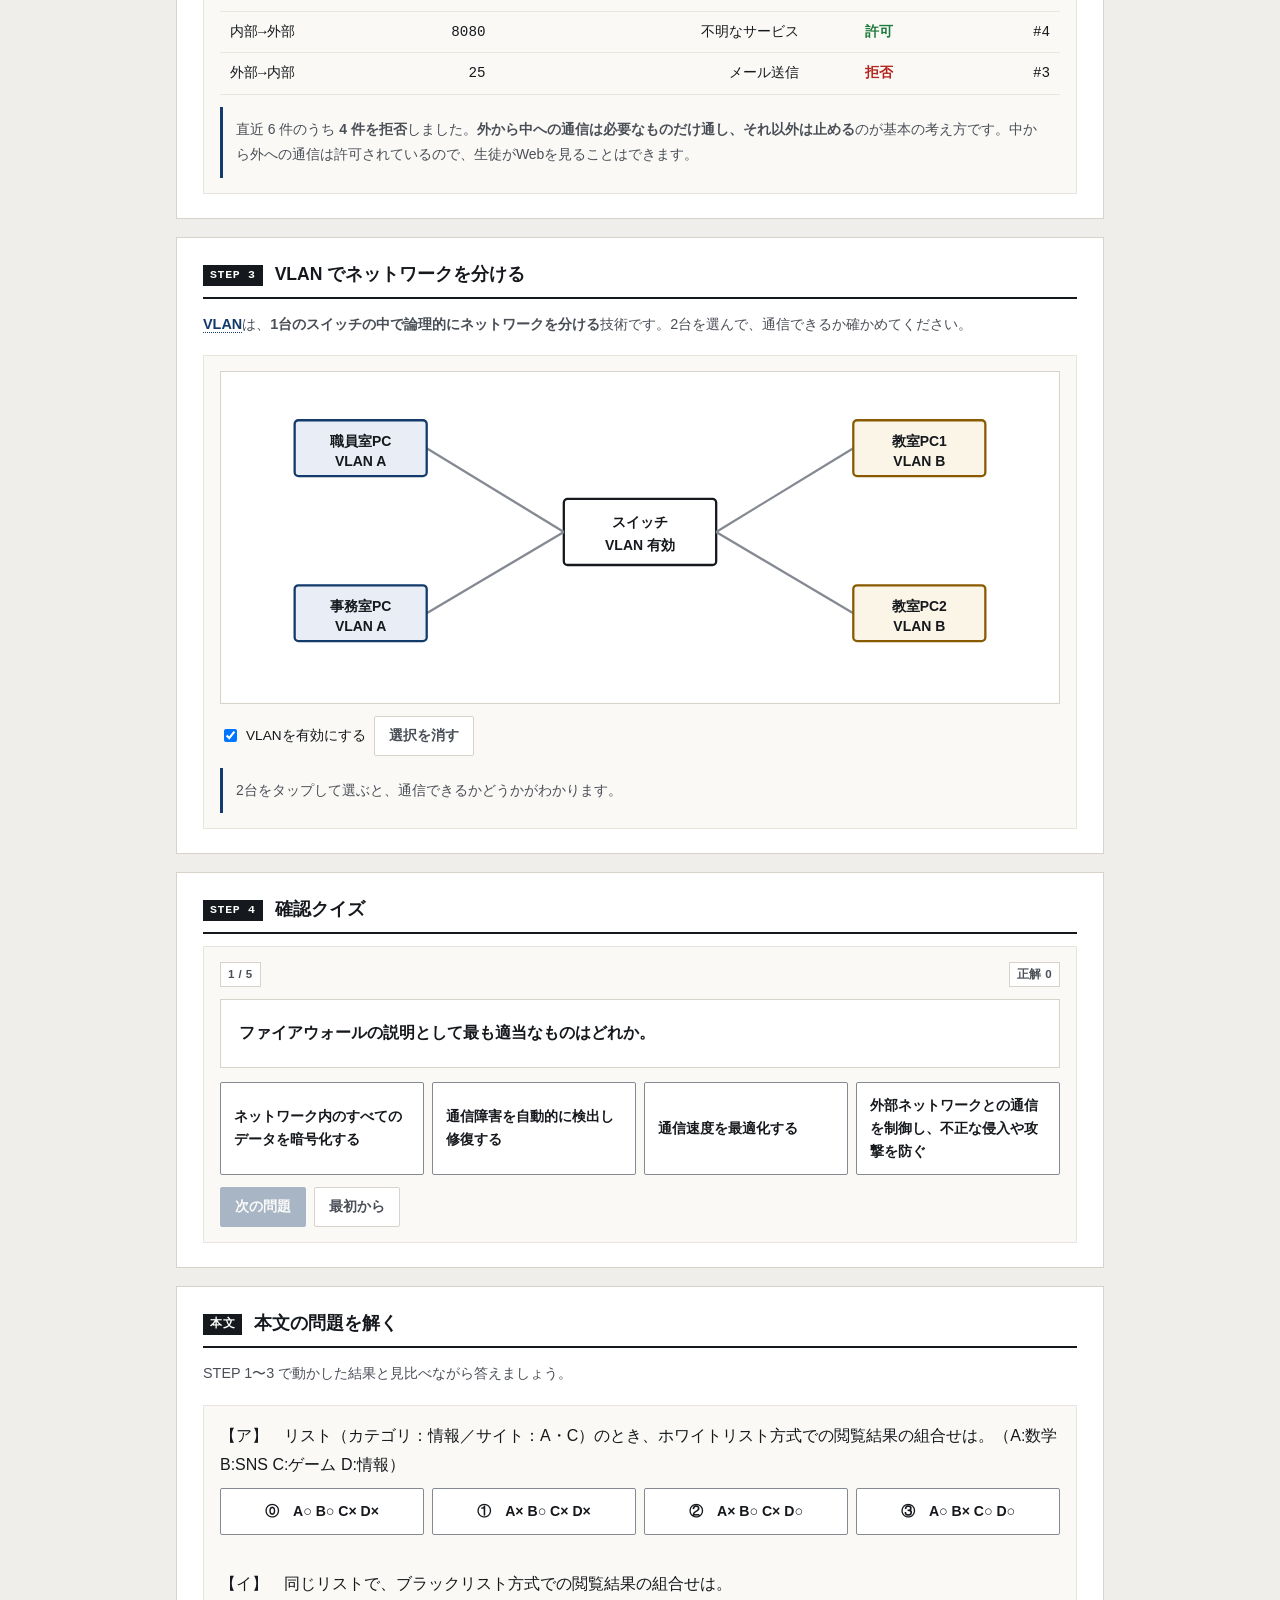
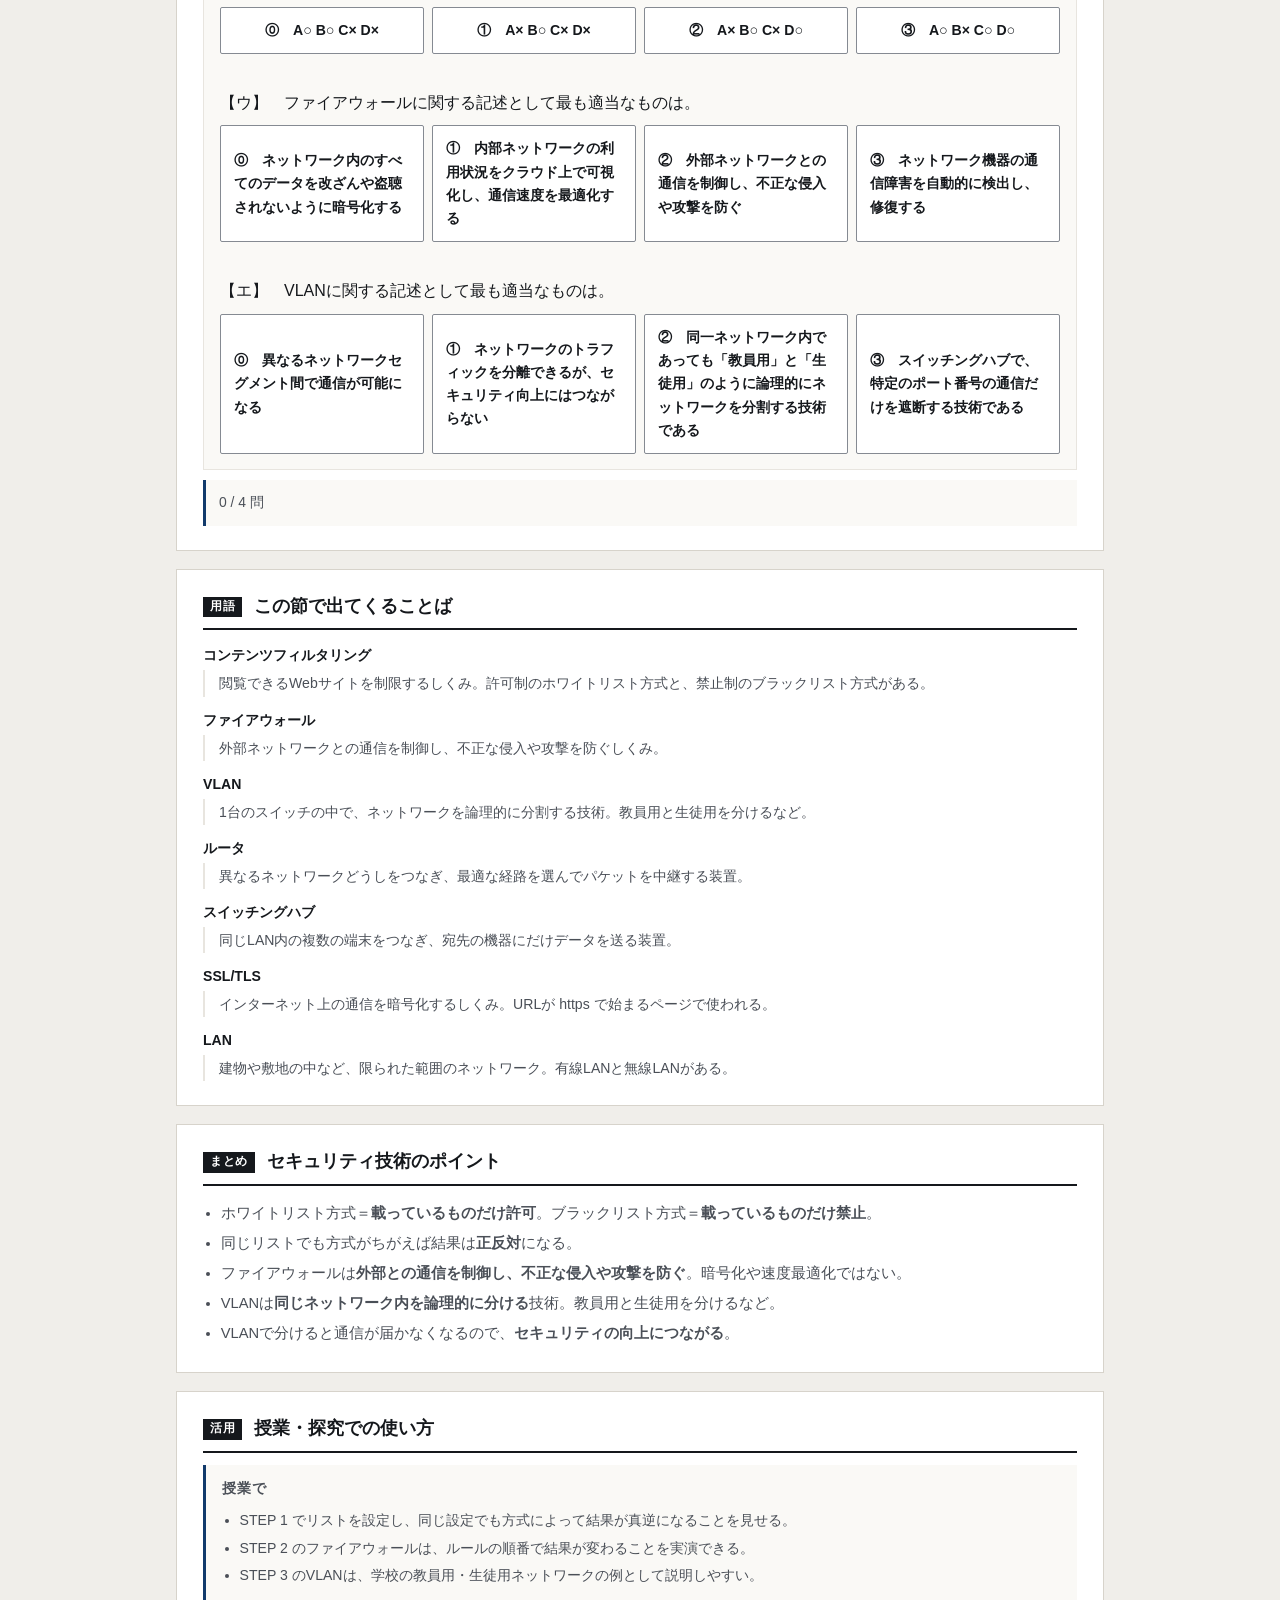
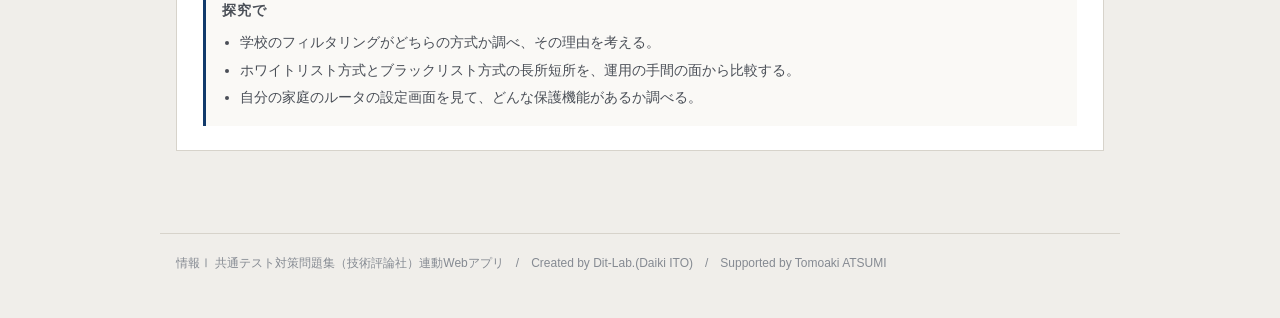
==== commit 705de594: "chore: 不要ファイルを整理（ツールの作業ファイル・未使用JS・残骸画像） - .omc/ .serena/ __pycache__/ を削除し .gitignore に追加 - 各アプリが実際に" ====
--- a/index.html
+++ b/index.html
@@ -139,7 +139,6 @@
 </footer>
 
 <script src="js/tools.js?v=c07db610"></script>
-<script src="js/chart.js?v=fb6e3be1"></script>
 <script src="js/terms.js?v=92038844"></script>
 <script src="js/quiz.js?v=5d6779cc"></script>
 <script src="js/app.js?v=8cf9bec2"></script>
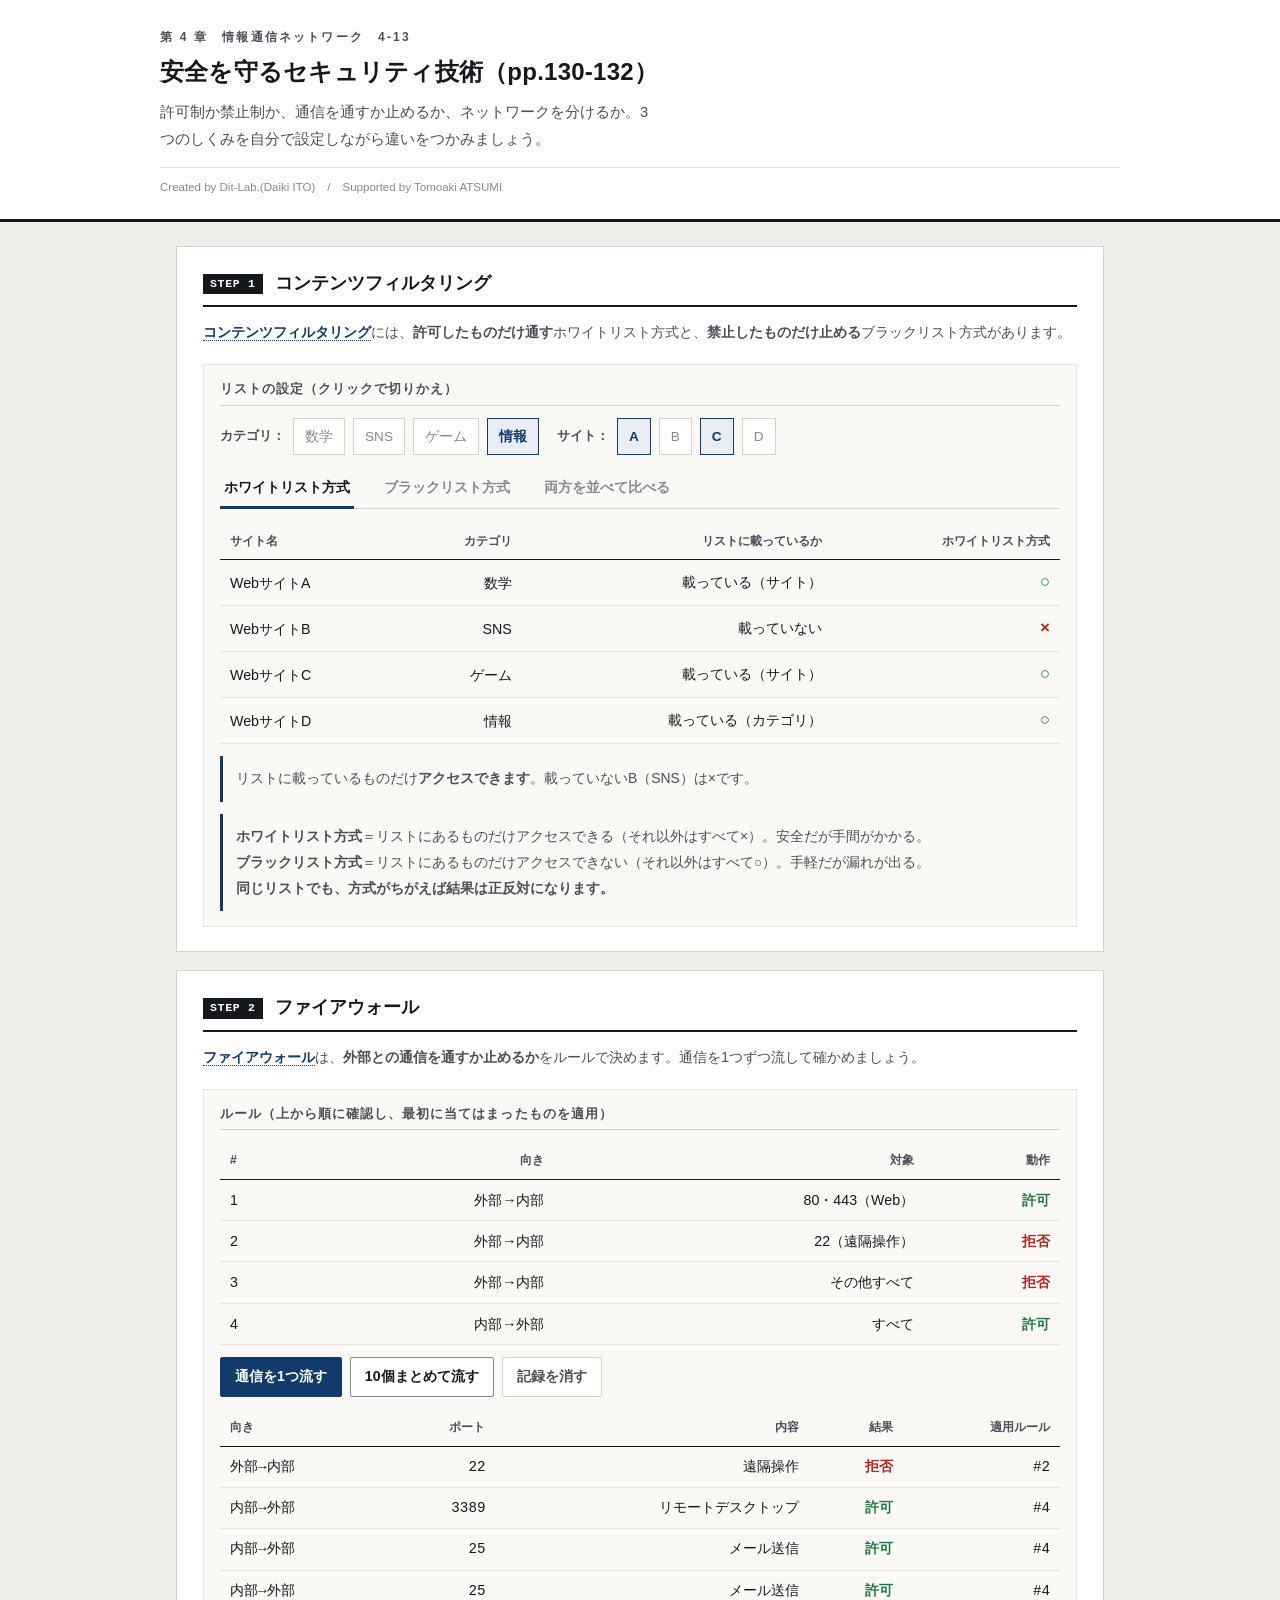
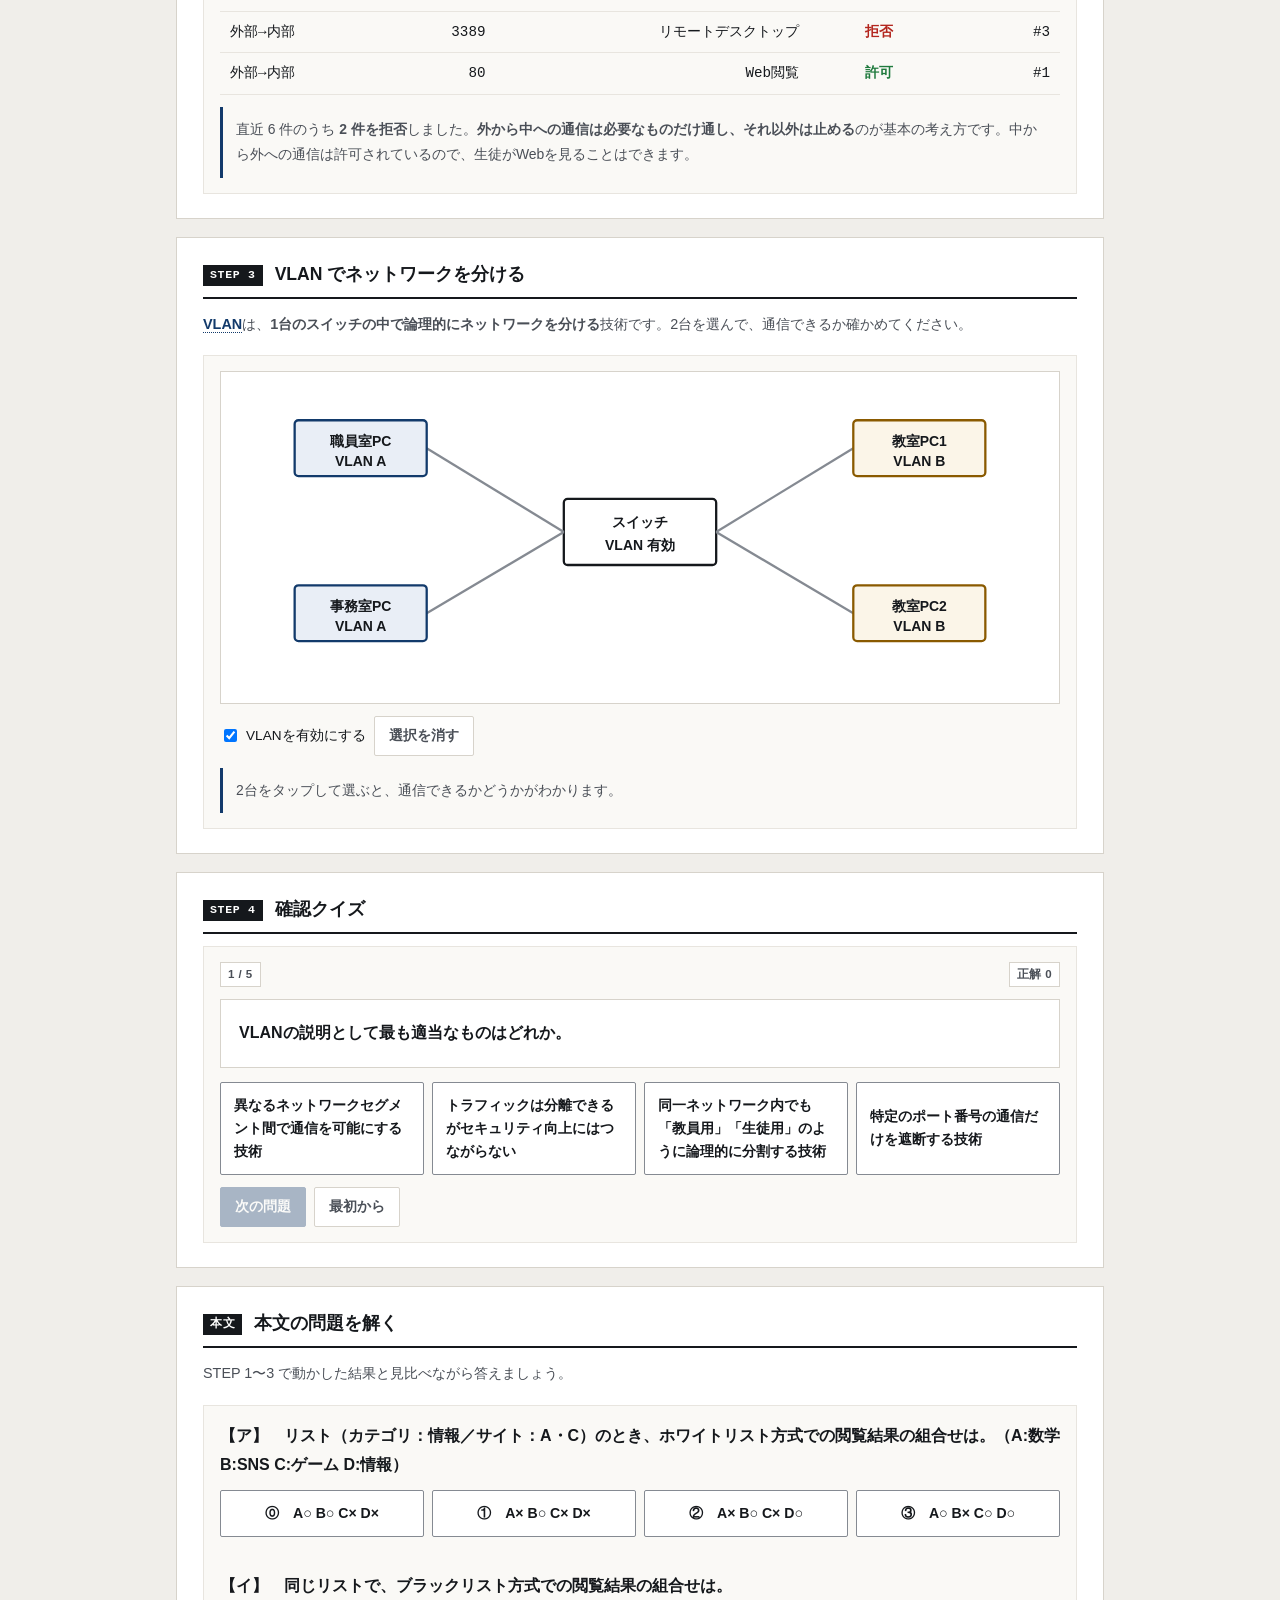
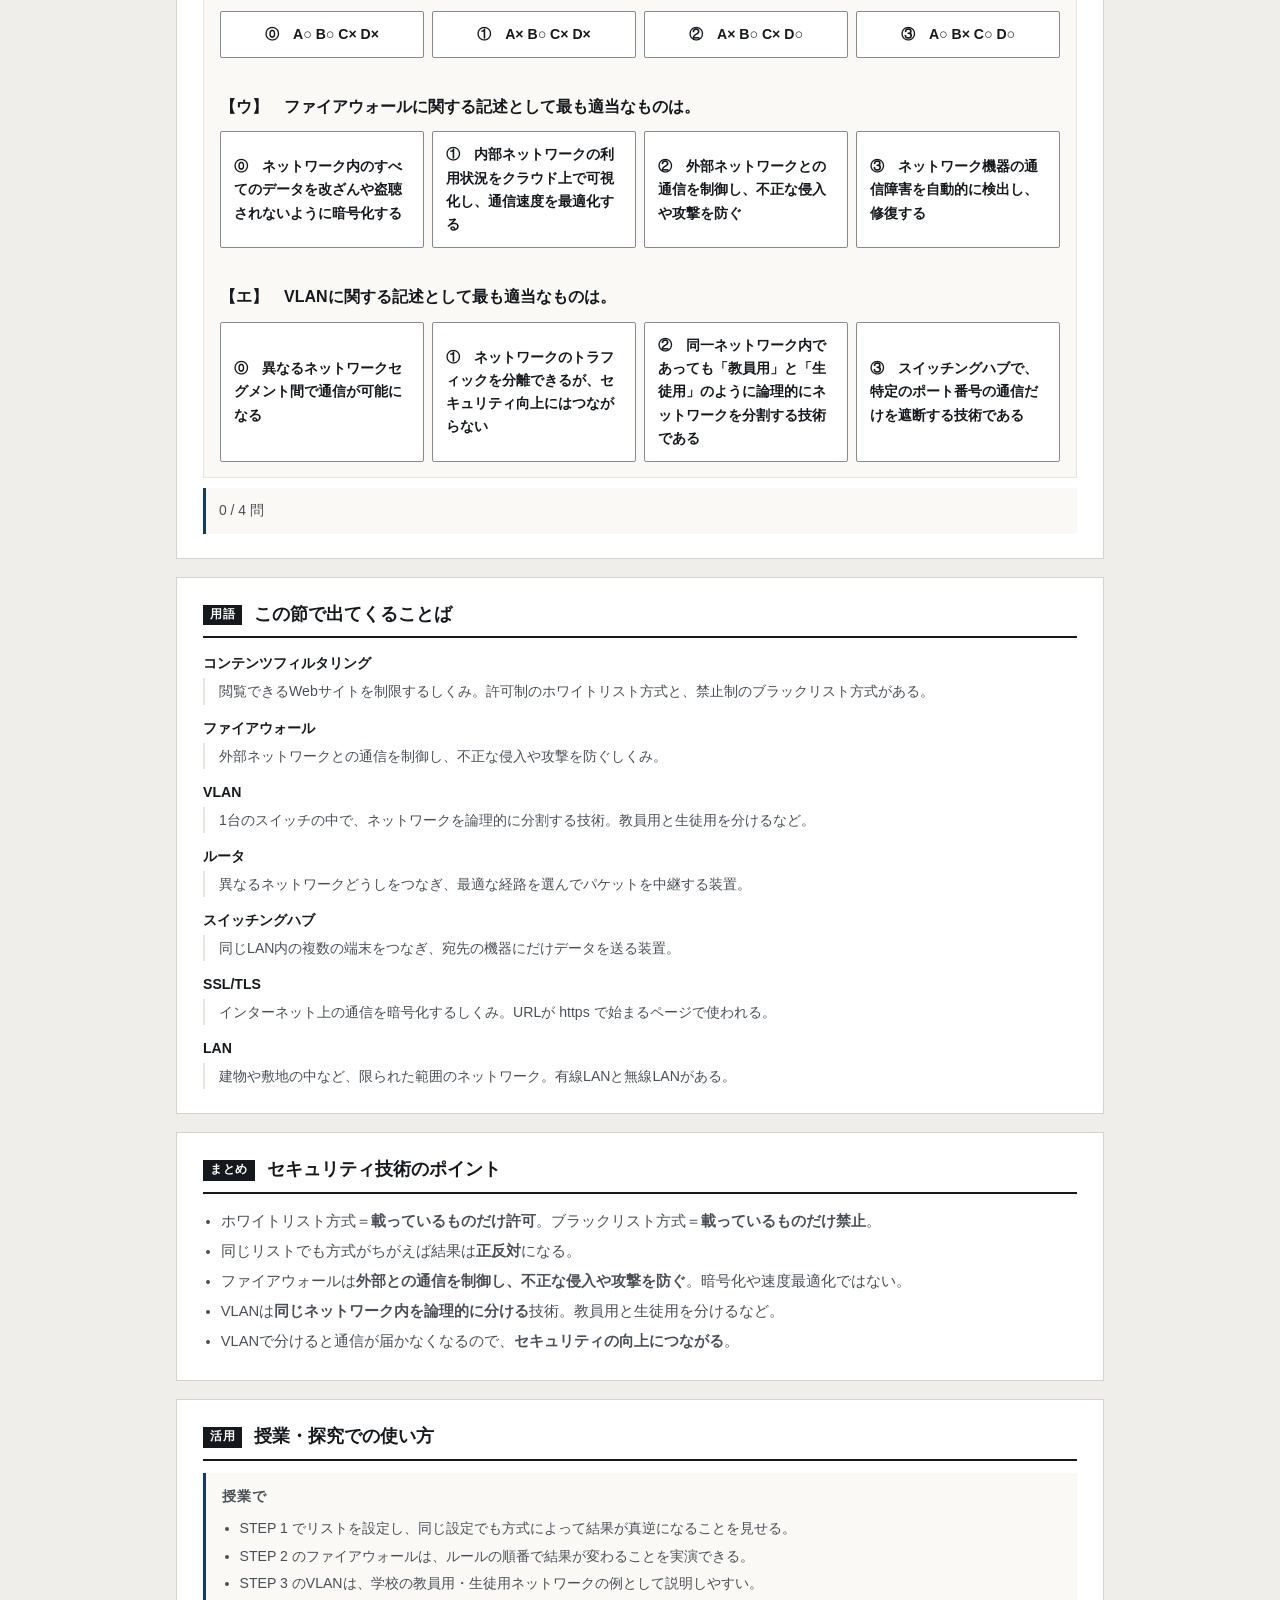
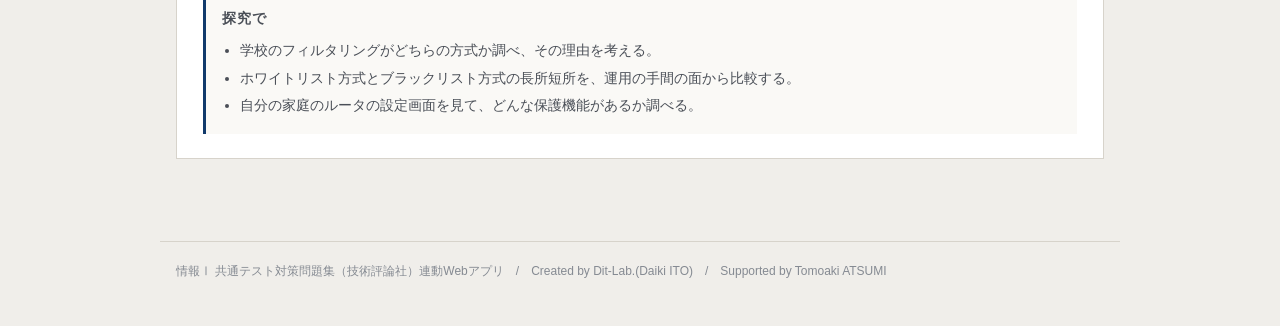
==== commit 98186d92: "fix: 設問見出しのレイアウト不具合を修正（.qhead→.pq）" ====
--- a/index.html
+++ b/index.html
@@ -6,7 +6,7 @@
 <title>安全を守るセキュリティ技術｜情報Ⅰ共通テスト対策問題集</title>
 <meta name="description" content="許可制か禁止制か、通信を通すか止めるか、ネットワークを分けるか。3つのしくみを自分で設定しながら違いをつかみましょう。">
 <link rel="icon" href="data:image/svg+xml,%3Csvg xmlns=%22http://www.w3.org/2000/svg%22 viewBox=%220 0 32 32%22%3E%3Crect width=%2232%22 height=%2232%22 fill=%22%2315181c%22/%3E%3Ctext x=%2216%22 y=%2222%22 font-size=%2218%22 font-family=%22monospace%22 fill=%22%23fff%22 text-anchor=%22middle%22%3E01%3C/text%3E%3C/svg%3E">
-<link rel="stylesheet" href="css/style.css?v=239696b1">
+<link rel="stylesheet" href="css/style.css?v=ea93572e">
 <link rel="stylesheet" href="css/app.css?v=216a407e">
 </head>
 <body>
@@ -140,7 +140,7 @@
 
 <script src="js/tools.js?v=c07db610"></script>
 <script src="js/terms.js?v=92038844"></script>
-<script src="js/quiz.js?v=5d6779cc"></script>
+<script src="js/quiz.js?v=13402362"></script>
 <script src="js/app.js?v=8cf9bec2"></script>
 </body>
 </html>
--- a/css/style.css
+++ b/css/style.css
@@ -68,6 +68,7 @@
 .grid{display:grid; gap:20px}
 .grid > *{min-width:0}          /* 子の中身で列が広がるのを防ぐ */
 @media(min-width:800px){ .grid.c2{grid-template-columns:1fr 1fr} }
+@media(min-width:800px){ .grid.c21{grid-template-columns:1.45fr 1fr} }
 
 .panel{border:1px solid var(--rule-2); background:var(--paper-2); padding:15px 16px; min-width:0}
 .panel > h3{
@@ -225,7 +226,7 @@
   .dg-c, .dg-h{ min-width:110px }
 }
 @media (max-width:820px){
-  .grid.c2{grid-template-columns:1fr}
+  .grid.c2,.grid.c21{grid-template-columns:1fr}
   .dg-scroll{max-height:340px}
   .filebox{flex-direction:column; align-items:stretch}
   .filebox .sel{max-width:100%}
@@ -267,3 +268,13 @@
   cursor:pointer; font-size:.88rem; max-width:100%; text-align:left; font-family:inherit; color:var(--ink)}
 .cards .c:hover{background:var(--warn-bg)}
 .cards .c.used{opacity:.35; pointer-events:none}
+
+/* --- 予想してから実行 --- */
+.pmark{display:inline-block; background:var(--accent); color:#fff; font-size:.7rem; font-weight:700;
+  letter-spacing:.08em; padding:2px 7px; border-radius:2px; margin-right:8px; vertical-align:2px}
+input.pin{font-size:1.05rem; padding:7px 10px; border:1px solid var(--rule); border-radius:3px;
+  width:9em; max-width:100%; background:#fff}
+.btn-row .unit{color:var(--muted); font-size:.9rem}
+.choice4 .btn.on{border-color:var(--accent); box-shadow:inset 0 0 0 1px var(--accent); font-weight:700}
+/* 設問文の見出し（flex ではなく通常の段落。.qhead は左右振り分け用なので用途が別） */
+.pq{margin:0 0 10px; font-weight:700; line-height:1.85}
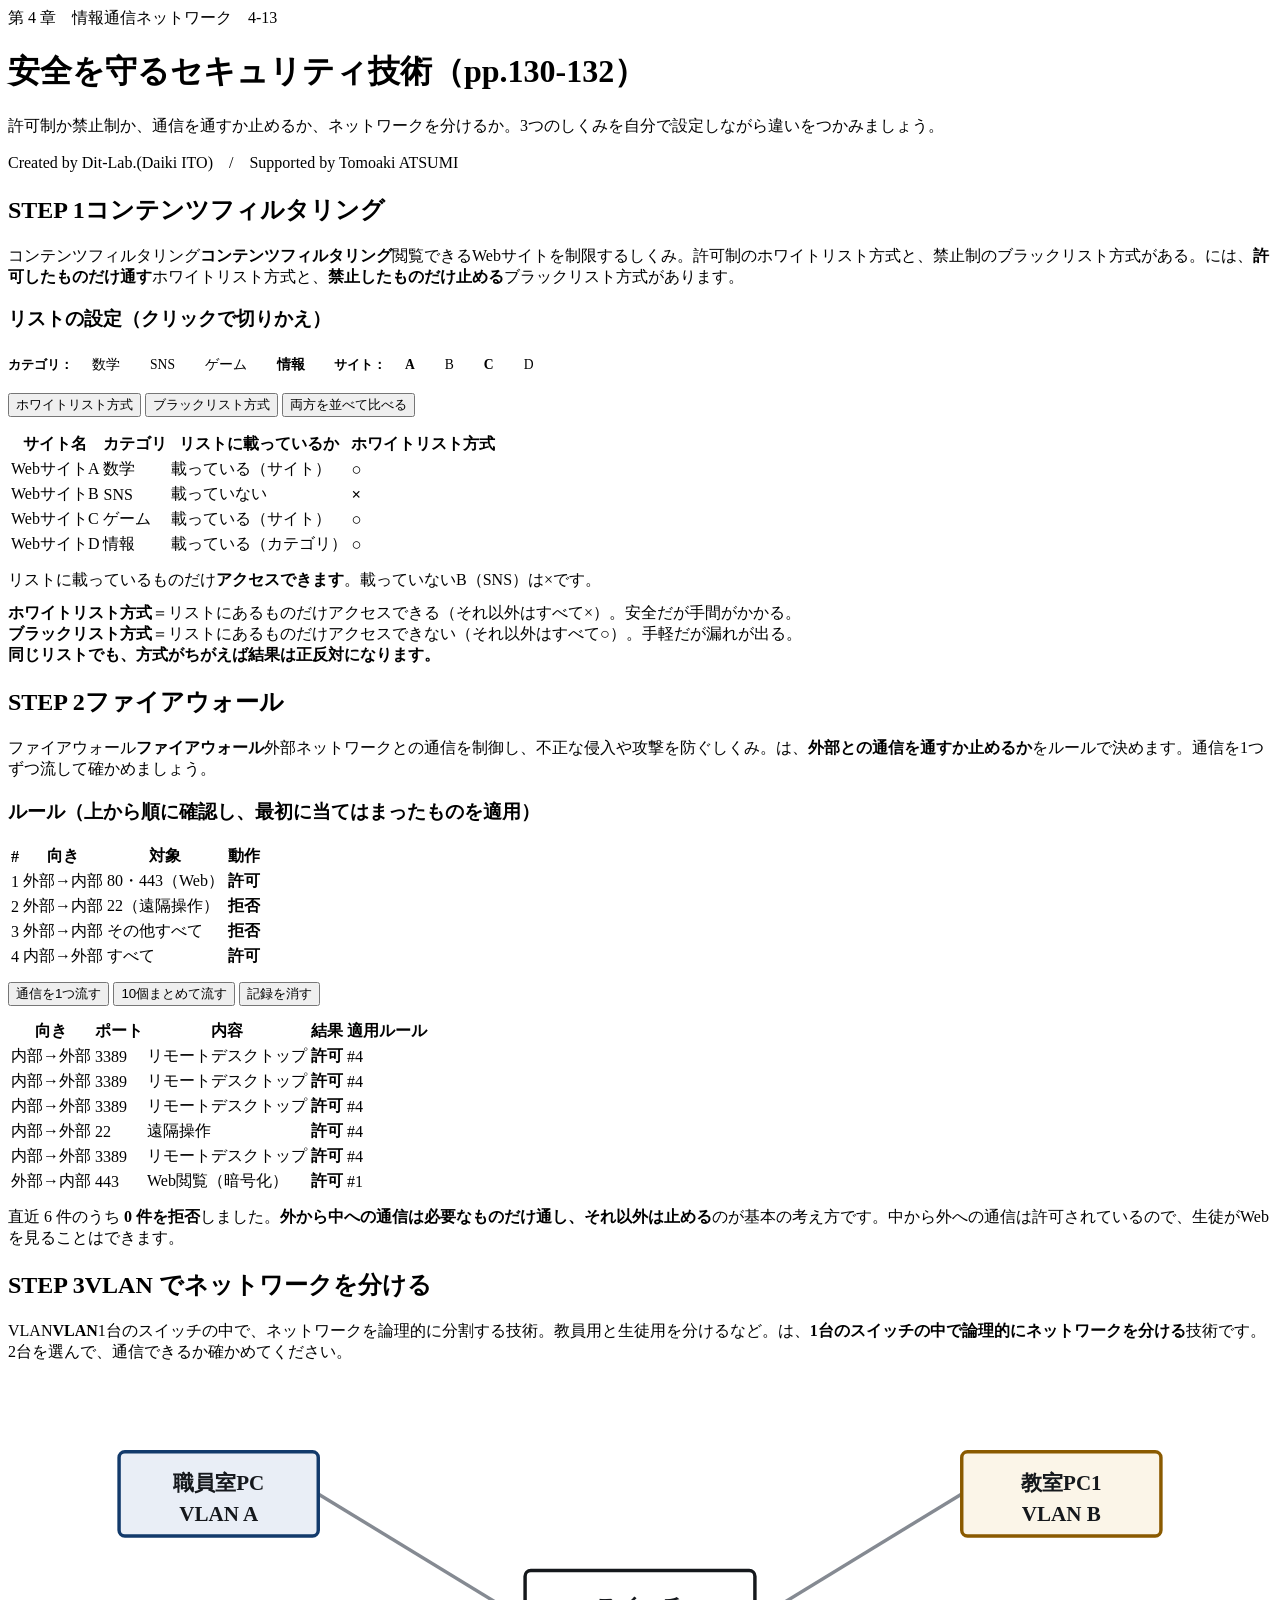
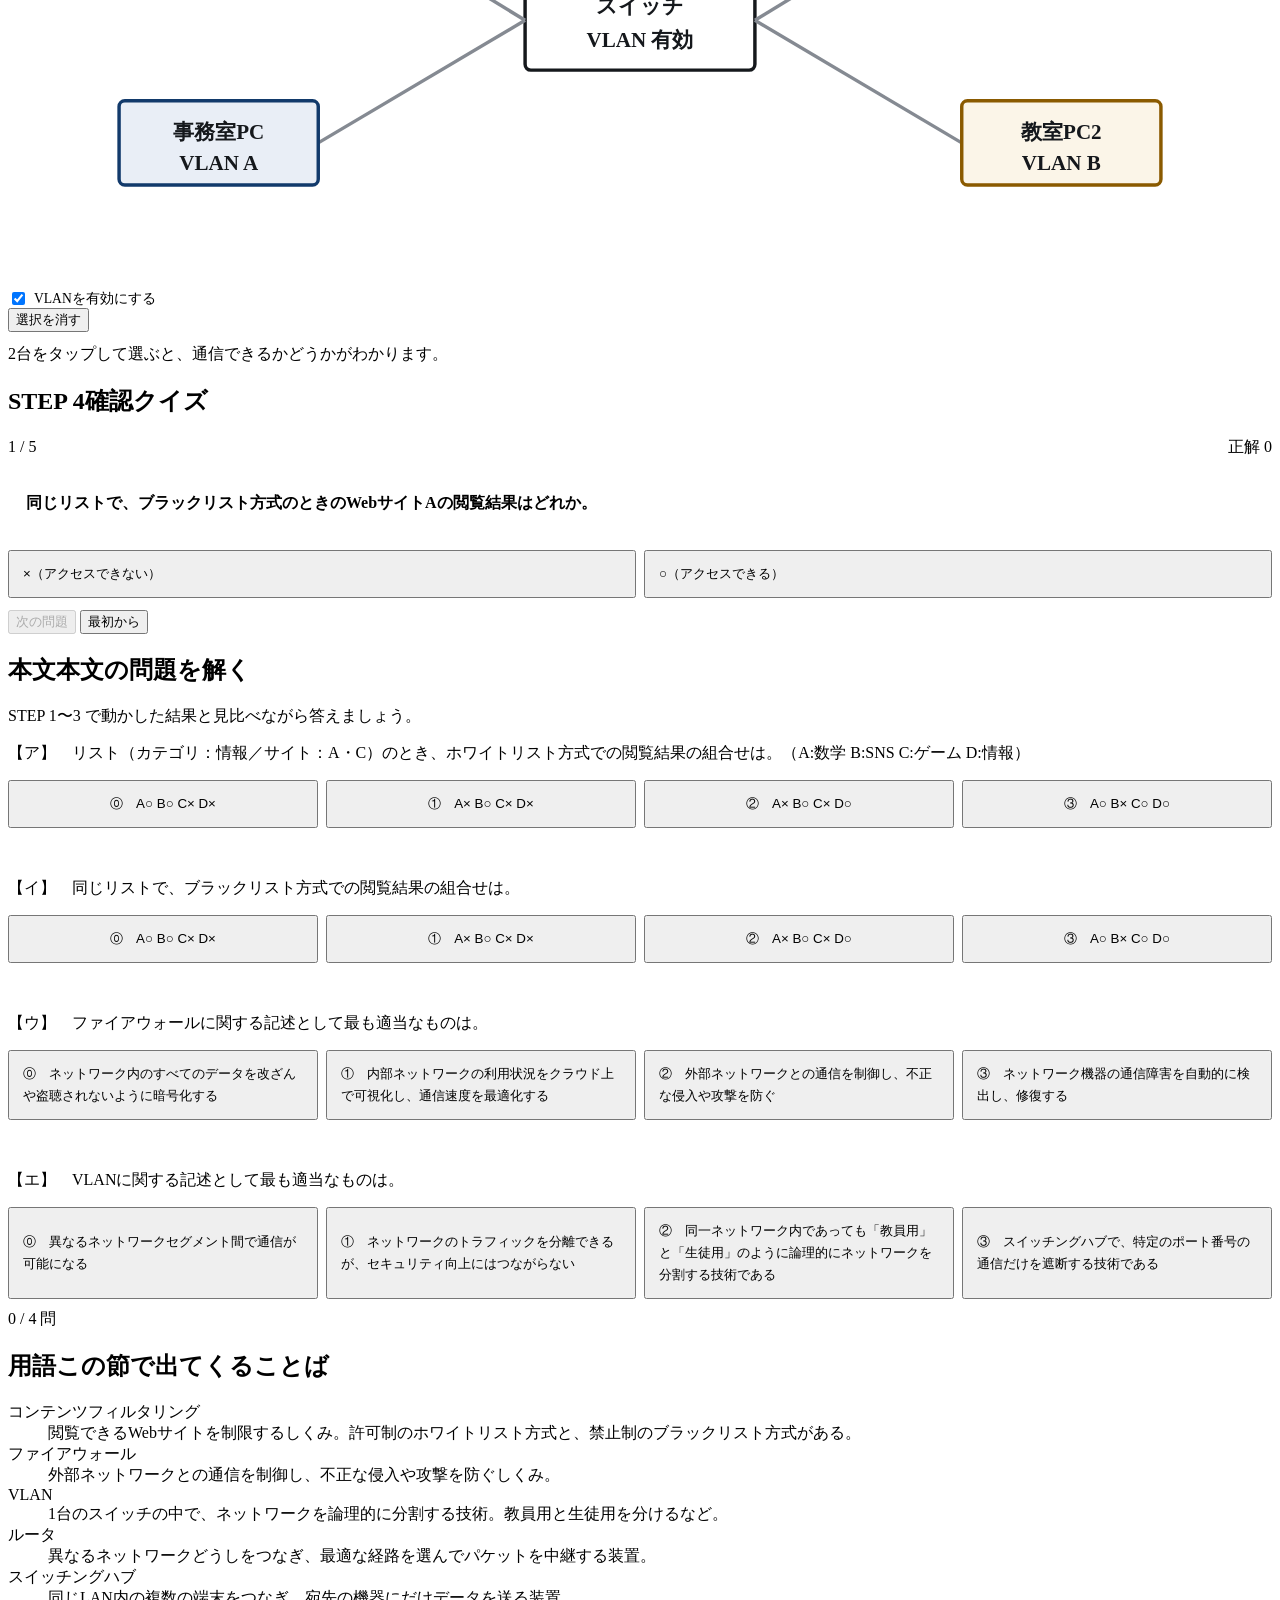
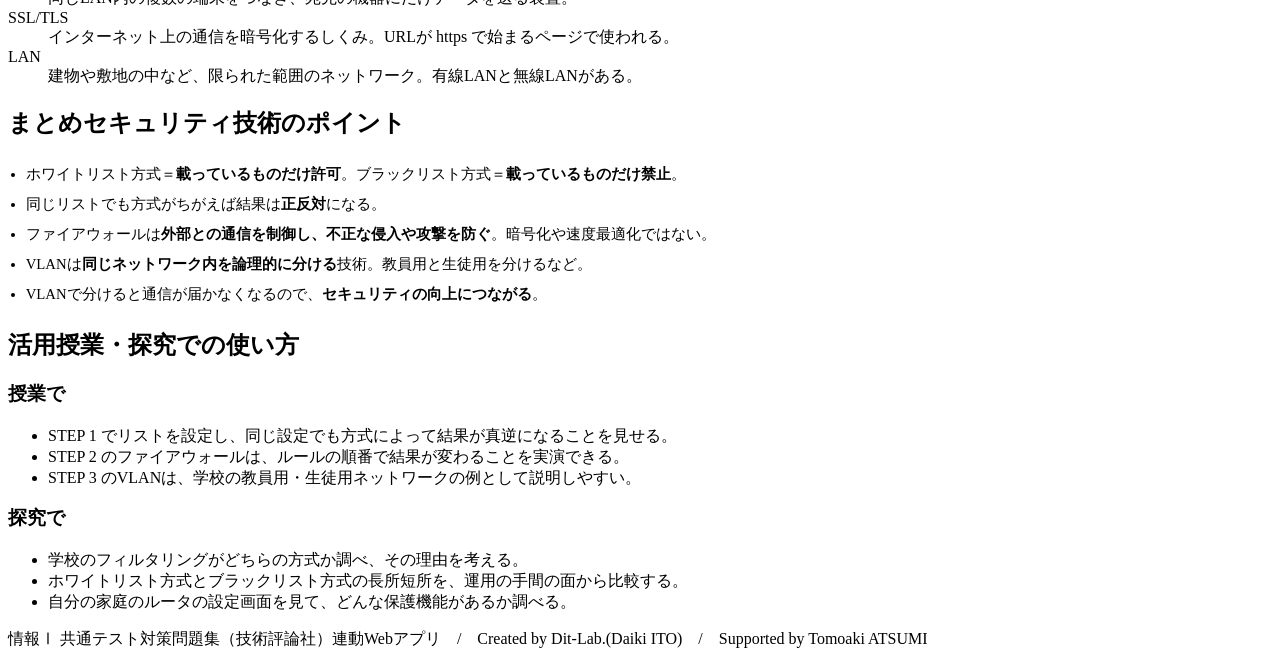
==== commit 6f012f03: "fix: 解説文が折り返さず画面からはみ出す場合がある不具合を修正" ====
--- a/index.html
+++ b/index.html
@@ -6,7 +6,7 @@
 <title>安全を守るセキュリティ技術｜情報Ⅰ共通テスト対策問題集</title>
 <meta name="description" content="許可制か禁止制か、通信を通すか止めるか、ネットワークを分けるか。3つのしくみを自分で設定しながら違いをつかみましょう。">
 <link rel="icon" href="data:image/svg+xml,%3Csvg xmlns=%22http://www.w3.org/2000/svg%22 viewBox=%220 0 32 32%22%3E%3Crect width=%2232%22 height=%2232%22 fill=%22%2315181c%22/%3E%3Ctext x=%2216%22 y=%2222%22 font-size=%2218%22 font-family=%22monospace%22 fill=%22%23fff%22 text-anchor=%22middle%22%3E01%3C/text%3E%3C/svg%3E">
-<link rel="stylesheet" href="css/style.css?v=ea93572e">
+<link rel="stylesheet" href="css/style.css?v=1b60c856">
 <link rel="stylesheet" href="css/app.css?v=216a407e">
 </head>
 <body>
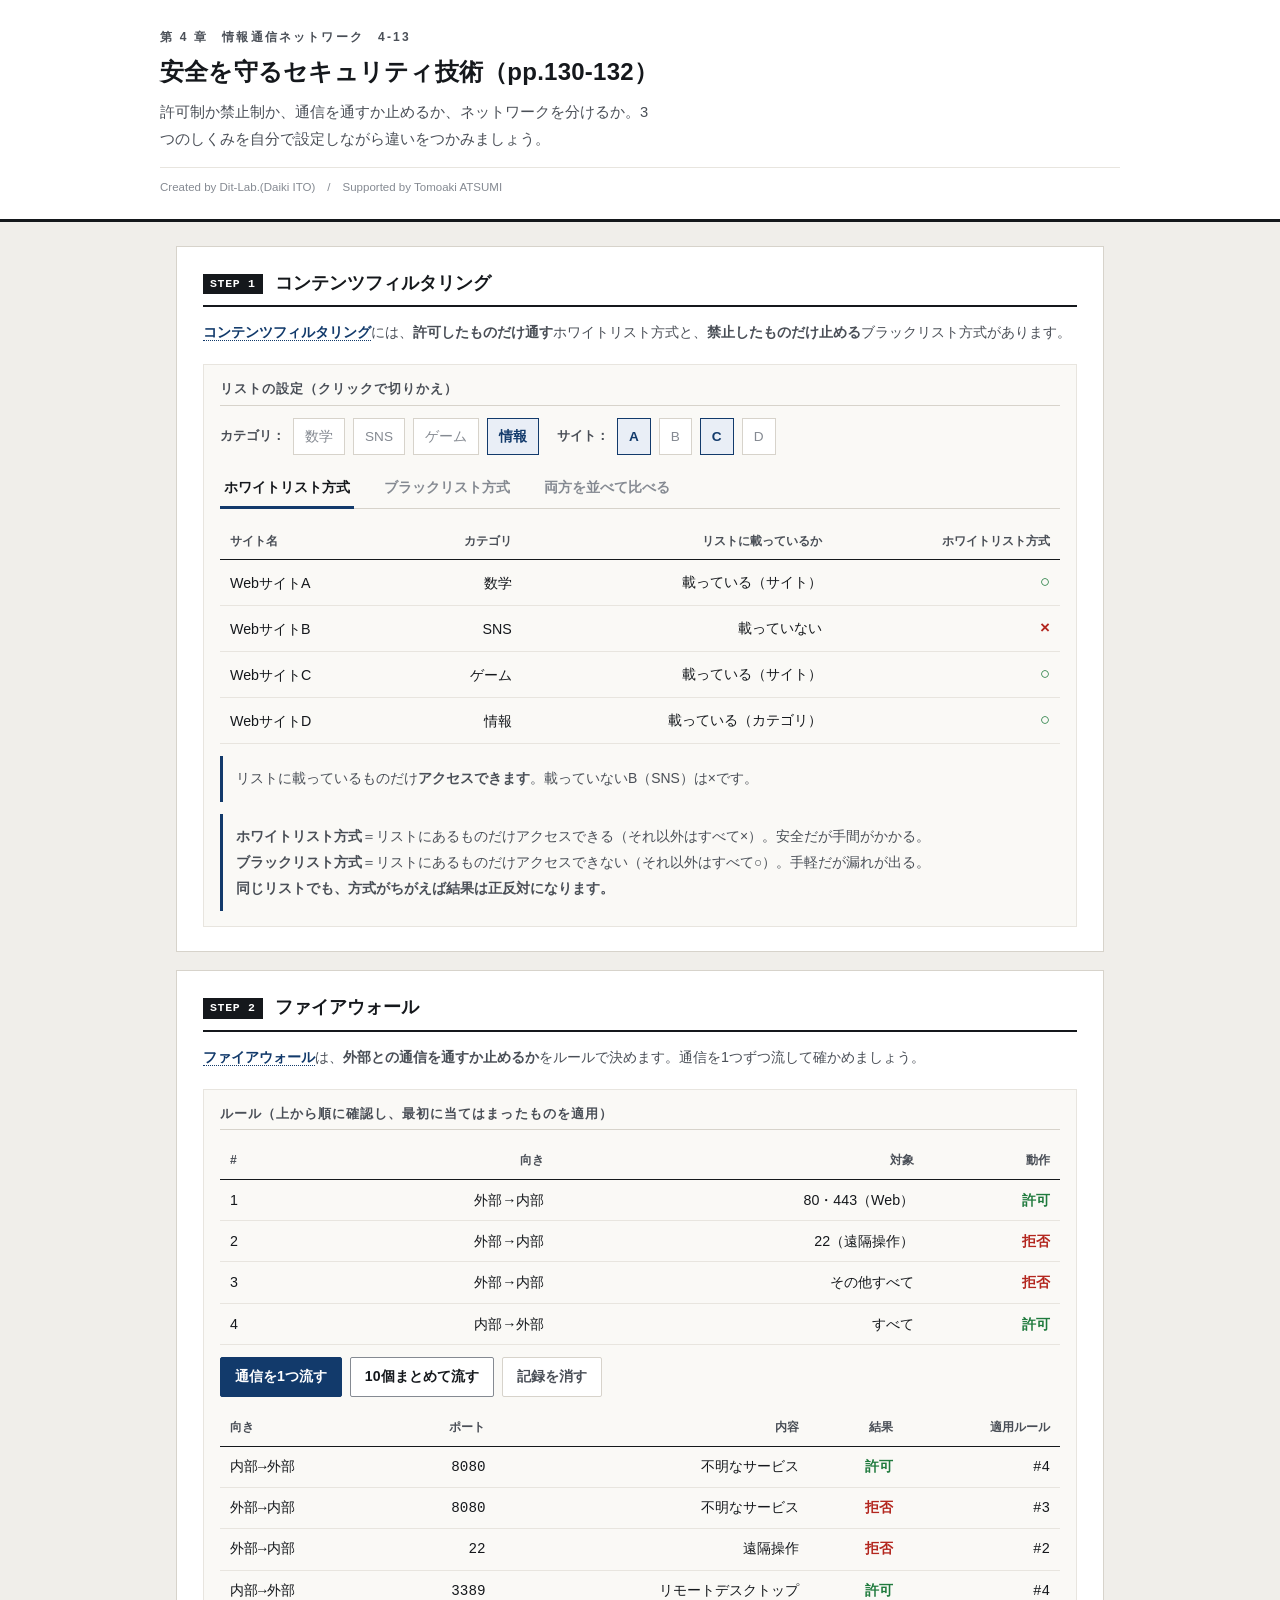
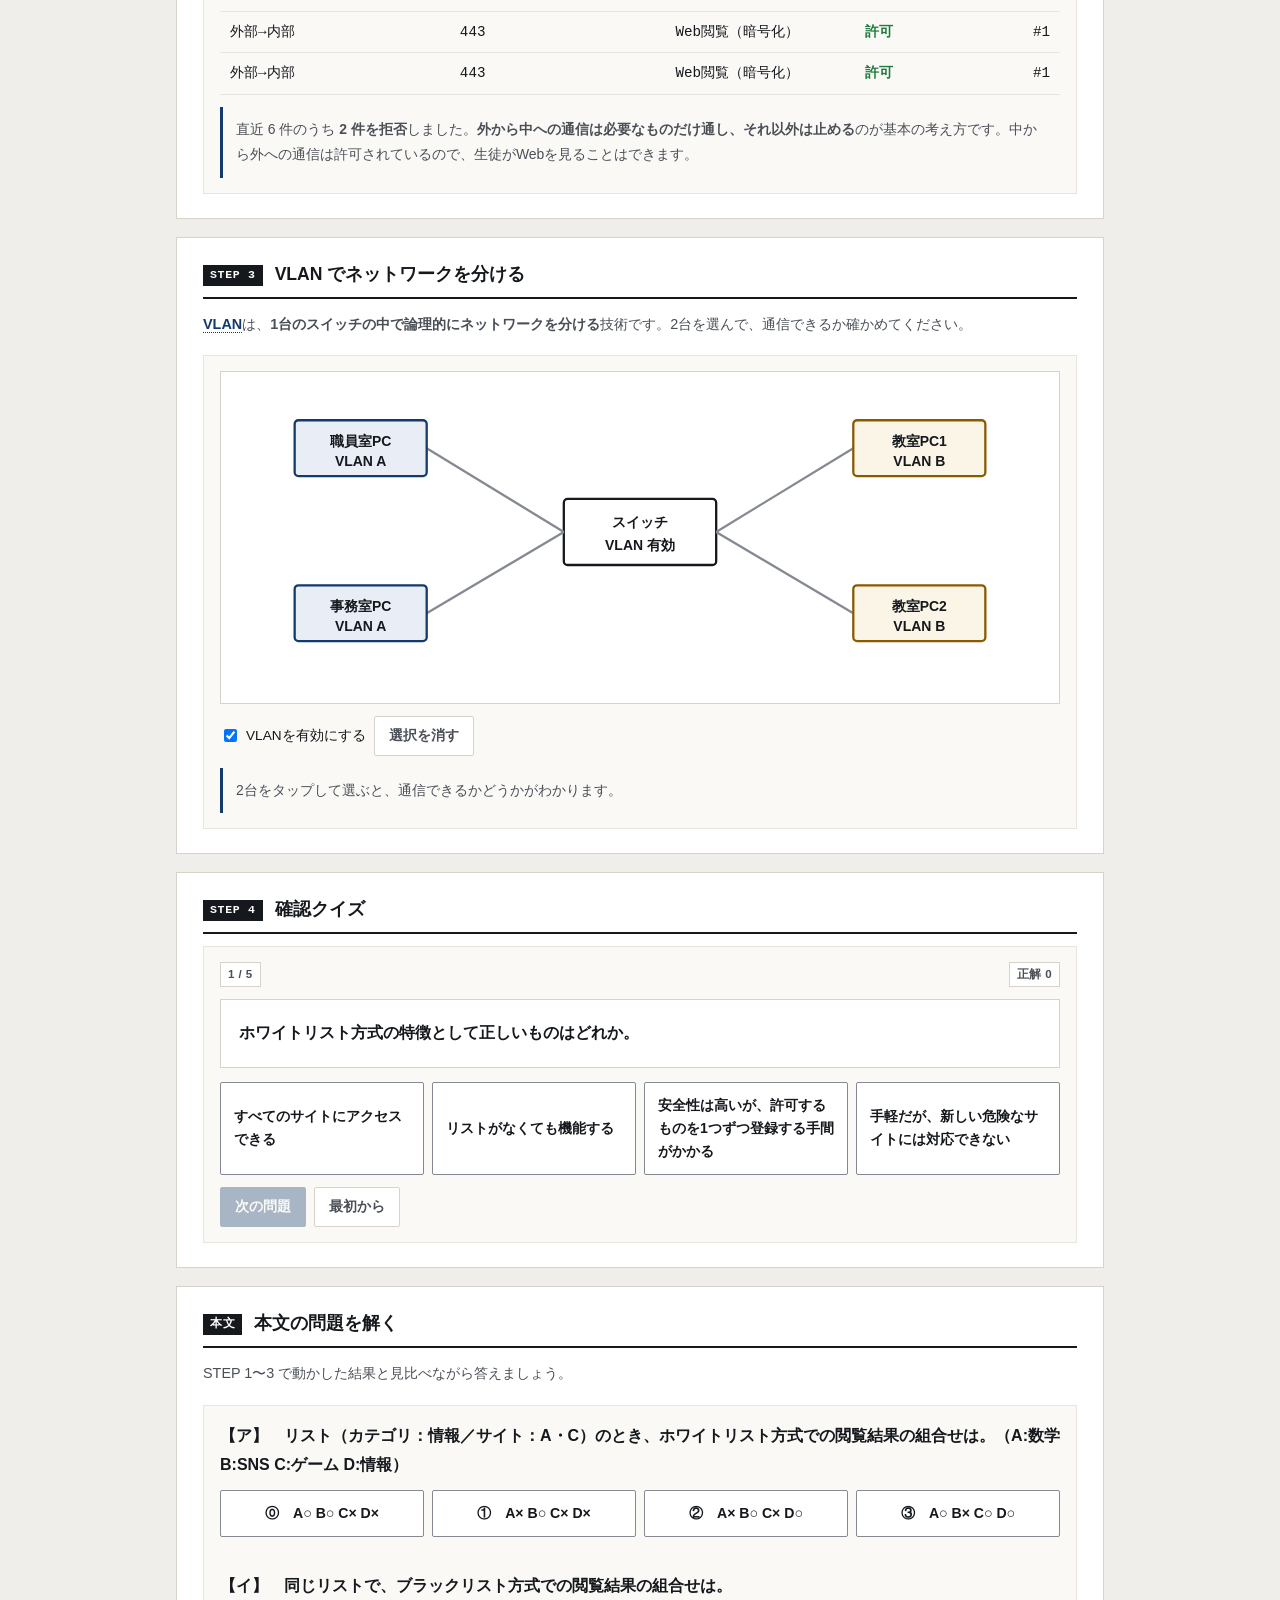
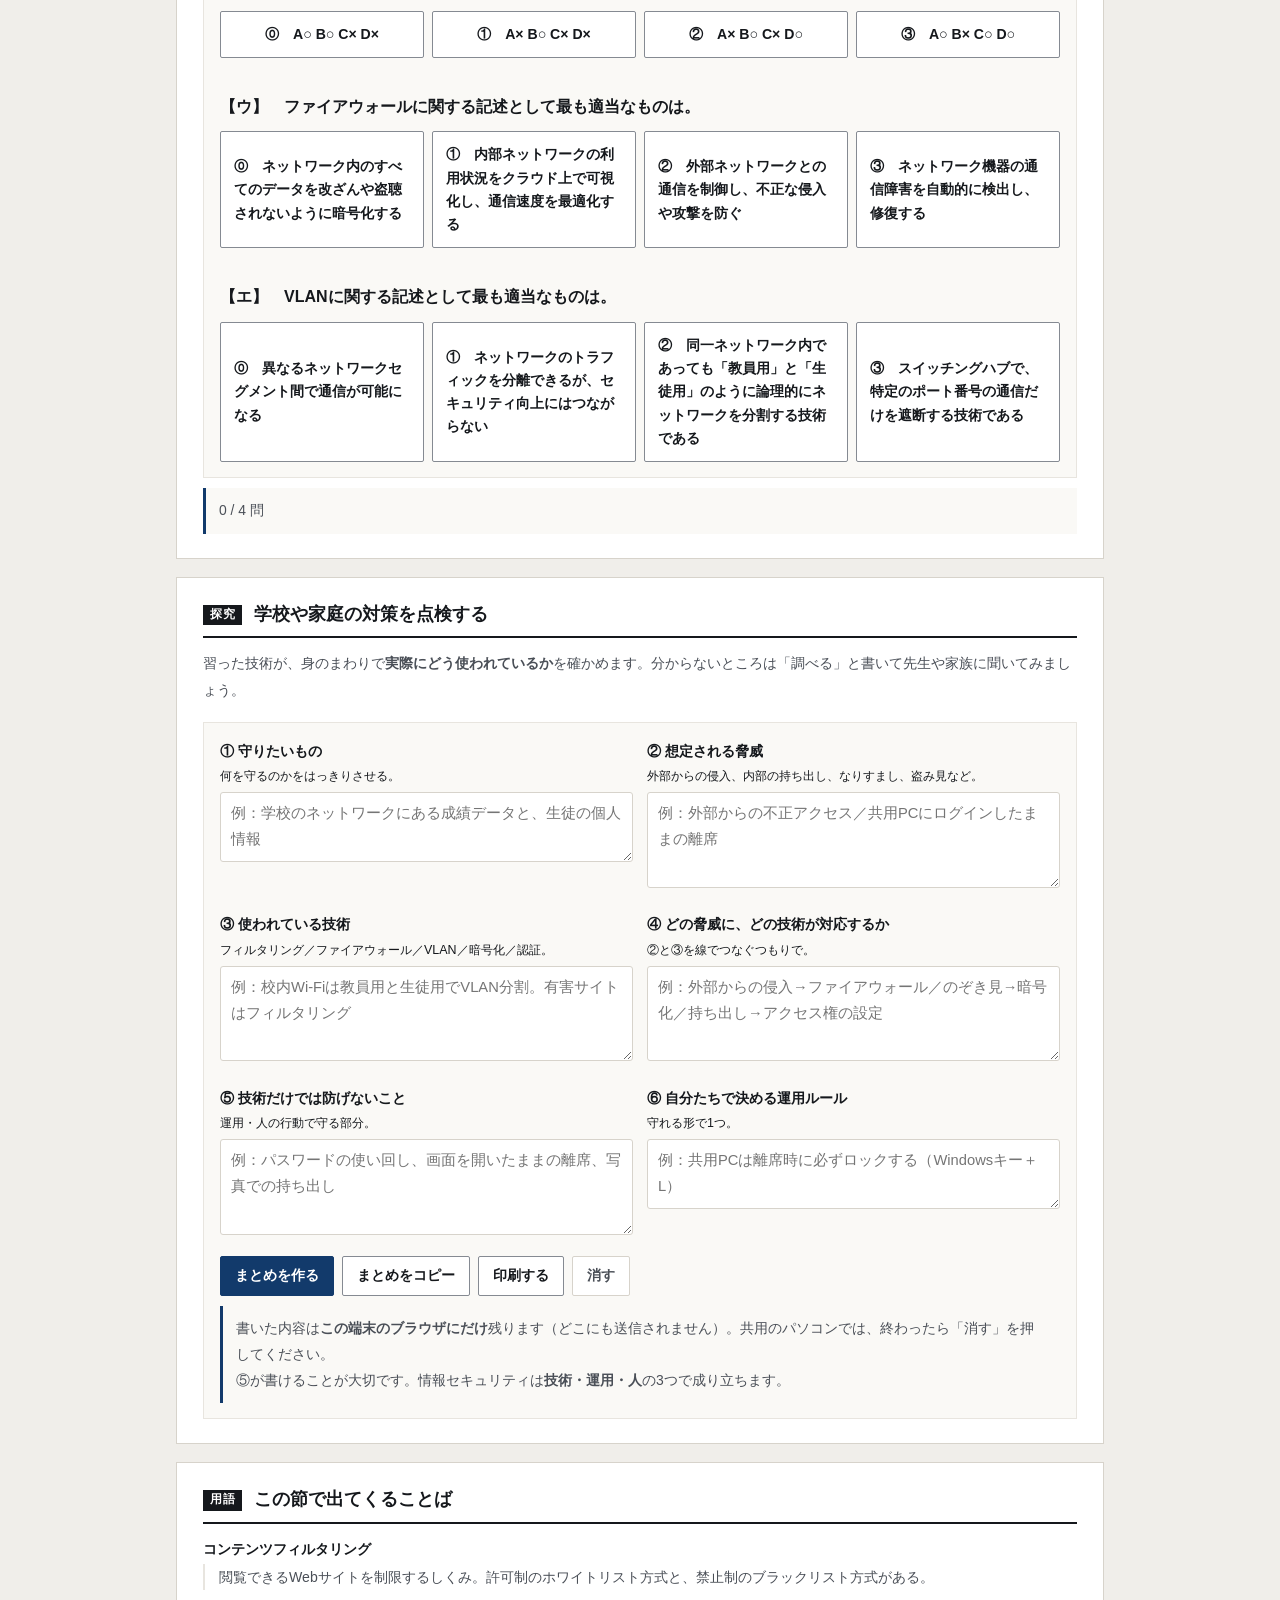
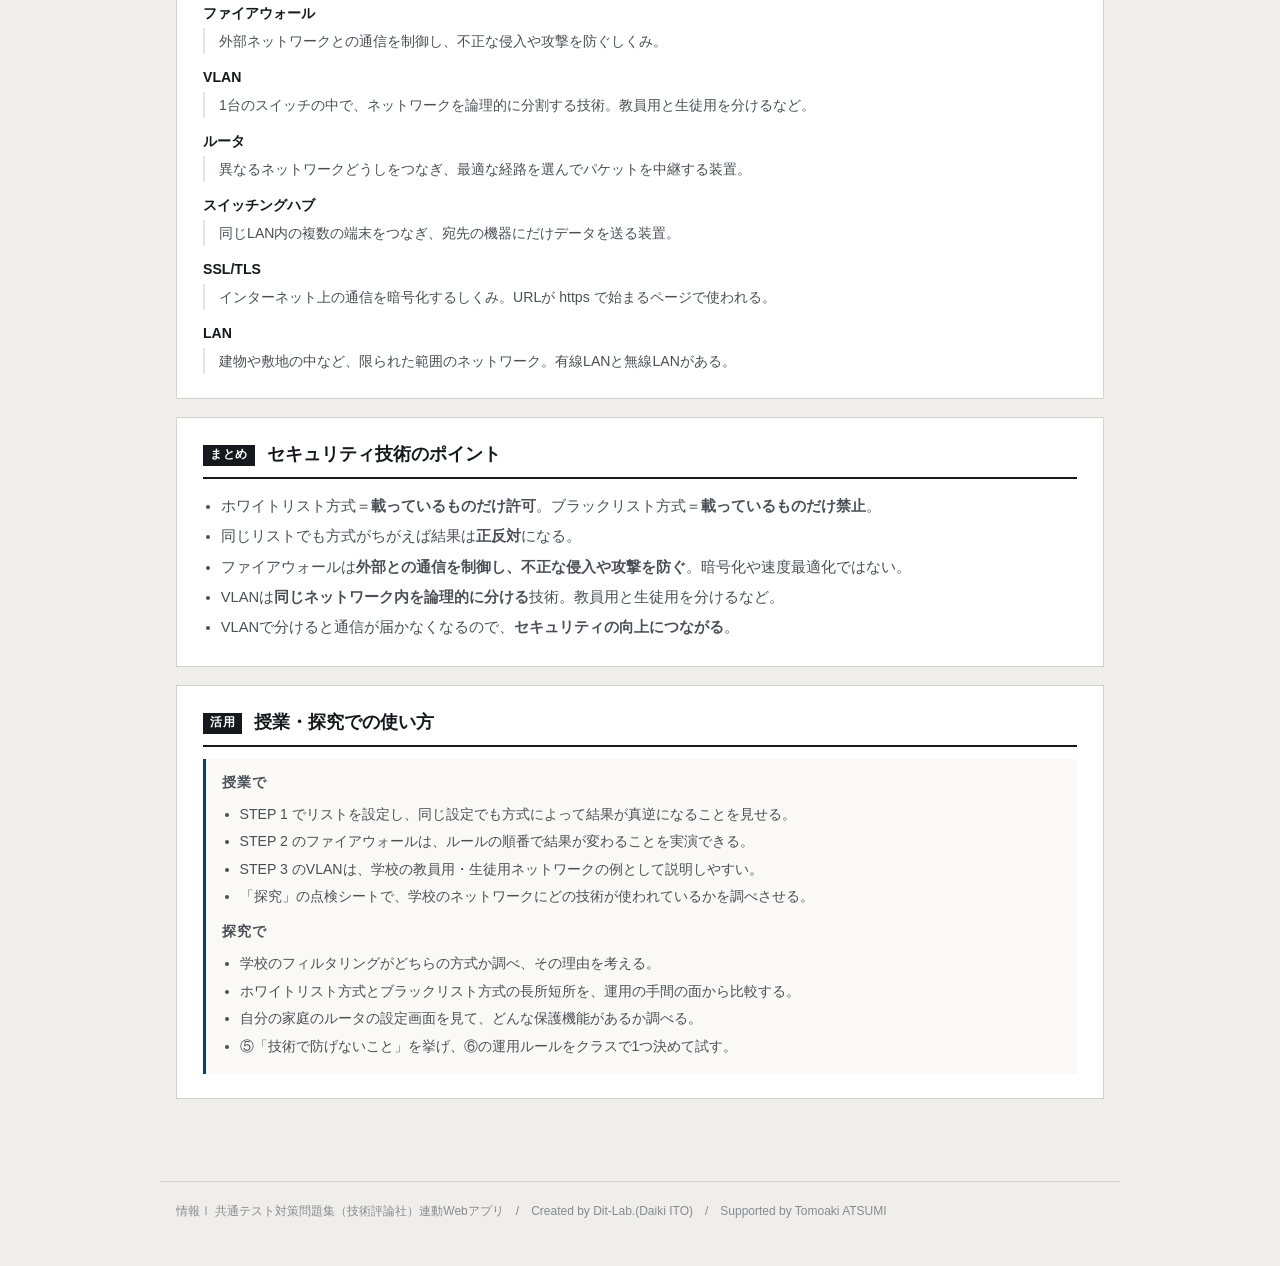
==== commit fbde6ee7: "feat: 自分のテーマで書く探究ワークシートを追加（コピー・印刷して授業のワークシートに使える）" ====
--- a/index.html
+++ b/index.html
@@ -6,7 +6,7 @@
 <title>安全を守るセキュリティ技術｜情報Ⅰ共通テスト対策問題集</title>
 <meta name="description" content="許可制か禁止制か、通信を通すか止めるか、ネットワークを分けるか。3つのしくみを自分で設定しながら違いをつかみましょう。">
 <link rel="icon" href="data:image/svg+xml,%3Csvg xmlns=%22http://www.w3.org/2000/svg%22 viewBox=%220 0 32 32%22%3E%3Crect width=%2232%22 height=%2232%22 fill=%22%2315181c%22/%3E%3Ctext x=%2216%22 y=%2222%22 font-size=%2218%22 font-family=%22monospace%22 fill=%22%23fff%22 text-anchor=%22middle%22%3E01%3C/text%3E%3C/svg%3E">
-<link rel="stylesheet" href="css/style.css?v=1b60c856">
+<link rel="stylesheet" href="css/style.css?v=bdbb3cb0">
 <link rel="stylesheet" href="css/app.css?v=216a407e">
 </head>
 <body>
@@ -98,6 +98,12 @@
     <div class="note" id="bookNote" style="margin-top:10px"></div>
   </section>
 
+  <section class="step wsprint" id="wsSec">
+    <h2><span class="no">探究</span>学校や家庭の対策を点検する</h2>
+    <p class="desc">習った技術が、身のまわりで<strong>実際にどう使われているか</strong>を確かめます。分からないところは「調べる」と書いて先生や家族に聞いてみましょう。</p>
+    <div class="panel"><div id="wsBox"></div></div>
+  </section>
+
   <section class="step" id="glossary">
     <h2><span class="no">用語</span>この節で出てくることば</h2>
     <div id="glossBox"></div>
@@ -122,12 +128,14 @@
         <li>STEP 1 でリストを設定し、同じ設定でも方式によって結果が真逆になることを見せる。</li>
         <li>STEP 2 のファイアウォールは、ルールの順番で結果が変わることを実演できる。</li>
         <li>STEP 3 のVLANは、学校の教員用・生徒用ネットワークの例として説明しやすい。</li>
+        <li>「探究」の点検シートで、学校のネットワークにどの技術が使われているかを調べさせる。</li>
       </ul>
       <h3 style="margin-top:12px">探究で</h3>
       <ul>
         <li>学校のフィルタリングがどちらの方式か調べ、その理由を考える。</li>
         <li>ホワイトリスト方式とブラックリスト方式の長所短所を、運用の手間の面から比較する。</li>
         <li>自分の家庭のルータの設定画面を見て、どんな保護機能があるか調べる。</li>
+        <li>⑤「技術で防げないこと」を挙げ、⑥の運用ルールをクラスで1つ決めて試す。</li>
       </ul>
     </div>
   </section>
@@ -141,6 +149,7 @@
 <script src="js/tools.js?v=c07db610"></script>
 <script src="js/terms.js?v=92038844"></script>
 <script src="js/quiz.js?v=13402362"></script>
-<script src="js/app.js?v=8cf9bec2"></script>
+<script src="js/worksheet.js?v=b6f4e4b3"></script>
+<script src="js/app.js?v=657a8a0c"></script>
 </body>
 </html>
--- a/css/style.css
+++ b/css/style.css
@@ -0,0 +1,300 @@
+/* =========================================================
+   情報Ⅰ 共通テスト対策問題集 — Web アプリ共通スタイル
+   紙面（参考書）に寄せた設計。装飾色は使わず、色は意味を持つときだけ。
+   ========================================================= */
+
+:root{
+  --paper:#ffffff;
+  --paper-2:#faf9f6;      /* うすい紙 */
+  --bg:#f0eeea;           /* 台紙 */
+  --ink:#15181c;
+  --ink-2:#4a4f57;
+  --ink-3:#858a92;
+  --rule:#d7d3cb;         /* 罫線 */
+  --rule-2:#e8e5df;
+  --accent:#123a6b;       /* 濃紺。主要操作と現在地だけに使う */
+  --accent-w:#e9eef6;
+  --zero:#c0392b;         /* 左＝0 */
+  --one:#1d4ed8;          /* 右＝1 */
+  --ok:#1f7a3d;   --ok-bg:#eef6f0;
+  --ng:#b3261e;   --ng-bg:#fbefee;
+  --warn:#8a5a00; --warn-bg:#fbf5e8;
+  --font:"Hiragino Kaku Gothic ProN","Hiragino Sans","Yu Gothic Medium","Yu Gothic",
+         "Noto Sans JP",Meiryo,-apple-system,BlinkMacSystemFont,sans-serif;
+  --mono:"SFMono-Regular",Menlo,Consolas,"Courier New",monospace;
+}
+
+*{box-sizing:border-box}
+[hidden]{display:none !important}
+html{-webkit-text-size-adjust:100%}
+body{
+  margin:0; background:var(--bg); color:var(--ink);
+  font-family:var(--font); font-size:16px; line-height:1.85;
+  font-feature-settings:"palt" 1;
+}
+h1,h2,h3,h4{line-height:1.45; margin:0; font-weight:700}
+p{margin:0 0 .75em} p:last-child{margin-bottom:0}
+a{color:var(--accent)}
+
+/* ---------- 標題 ---------- */
+.app-header{background:var(--paper); border-bottom:3px solid var(--ink); padding:26px 20px 20px}
+.app-header .inner{max-width:960px; margin:0 auto}
+.app-header .eyebrow{
+  font-size:.75rem; font-weight:700; color:var(--ink-2); letter-spacing:.18em;
+  display:block; margin-bottom:7px;
+}
+.app-header h1{font-size:1.5rem; letter-spacing:.01em}
+.app-header .lead{font-size:.92rem; color:var(--ink-2); margin-top:9px; max-width:60ch}
+.app-header .credit{
+  font-size:.72rem; color:var(--ink-3); margin-top:14px;
+  padding-top:9px; border-top:1px solid var(--rule-2);
+}
+
+/* ---------- 版面 ---------- */
+.wrap{max-width:960px; margin:0 auto; padding:24px 16px 64px}
+.step{background:var(--paper); border:1px solid var(--rule); padding:24px 26px; margin-bottom:18px}
+.step > h2{
+  display:flex; align-items:baseline; gap:12px; font-size:1.1rem;
+  padding-bottom:9px; border-bottom:2px solid var(--ink); margin-bottom:12px;
+}
+.step > h2 .no{
+  flex:none; font-family:var(--mono); font-size:.72rem; font-weight:700;
+  background:var(--ink); color:var(--paper); padding:2px 7px; letter-spacing:.06em;
+  position:relative; top:-2px;
+}
+.step > .desc{color:var(--ink-2); font-size:.9rem; margin-bottom:18px}
+.step[hidden]{display:none}
+
+.grid{display:grid; gap:20px}
+.grid > *{min-width:0}          /* 子の中身で列が広がるのを防ぐ */
+@media(min-width:800px){ .grid.c2{grid-template-columns:1fr 1fr} }
+@media(min-width:800px){ .grid.c21{grid-template-columns:1.45fr 1fr} }
+
+.panel{border:1px solid var(--rule-2); background:var(--paper-2); padding:15px 16px; min-width:0}
+.panel > h3{
+  font-size:.8rem; font-weight:700; color:var(--ink-2); letter-spacing:.08em;
+  margin-bottom:12px; padding-bottom:6px; border-bottom:1px solid var(--rule);
+}
+
+/* ---------- 部品 ---------- */
+.btn{
+  appearance:none; border:1px solid var(--ink-3); background:var(--paper); color:var(--ink);
+  font-family:inherit; font-size:.88rem; font-weight:700; padding:8px 14px;
+  border-radius:2px; cursor:pointer; min-height:40px; line-height:1.4;
+  transition:background .12s, border-color .12s, color .12s;
+}
+.btn:hover:not(:disabled){background:var(--accent-w); border-color:var(--accent); color:var(--accent)}
+.btn:disabled{opacity:.35; cursor:not-allowed}
+.btn.primary{background:var(--accent); color:var(--paper); border-color:var(--accent)}
+.btn.primary:hover:not(:disabled){background:#0d2c53; color:var(--paper)}
+.btn.ghost{border-color:var(--rule); color:var(--ink-2)}
+.btn.sm{font-size:.8rem; padding:5px 10px; min-height:34px}
+.btn-row{display:flex; flex-wrap:wrap; gap:8px; align-items:center}
+
+/* タブ（見出し下線式） */
+.seg{display:flex; gap:0; border-bottom:1px solid var(--rule)}
+.seg button{
+  appearance:none; border:0; background:transparent; font-family:inherit; font-size:.88rem;
+  font-weight:700; color:var(--ink-3); padding:9px 4px; margin-right:26px; cursor:pointer;
+  border-bottom:3px solid transparent; margin-bottom:-1px; min-height:40px;
+}
+.seg button:hover{color:var(--ink-2)}
+.seg button[aria-pressed="true"]{color:var(--ink); border-bottom-color:var(--accent)}
+
+label.fld{display:block; font-size:.78rem; font-weight:700; color:var(--ink-2); margin-bottom:5px; letter-spacing:.04em}
+input[type=text], textarea, input[type=number]{
+  width:100%; font-family:inherit; font-size:1rem; color:var(--ink);
+  border:1px solid var(--ink-3); border-radius:2px; padding:9px 11px;
+  background:var(--paper); min-height:42px;
+}
+input:focus, textarea:focus{outline:2px solid var(--accent); outline-offset:-1px; border-color:var(--accent)}
+.btn:focus-visible, .seg button:focus-visible, .node-card:focus-visible{outline:2px solid var(--accent); outline-offset:2px}
+textarea{resize:vertical; line-height:1.7}
+.mono{font-family:var(--mono)}
+
+table.tbl{width:100%; border-collapse:collapse; font-size:.89rem}
+table.tbl th, table.tbl td{border-bottom:1px solid var(--rule-2); padding:7px 10px; text-align:right}
+table.tbl th:first-child, table.tbl td:first-child{text-align:left}
+table.tbl thead th{border-bottom:1.5px solid var(--ink); font-size:.76rem; color:var(--ink-2); font-weight:700; white-space:nowrap}
+.tbl-scroll{overflow-x:auto; -webkit-overflow-scrolling:touch; max-width:100%}
+
+.note{padding:10px 13px; font-size:.87rem; border-left:3px solid var(--ink-3); background:var(--paper-2); overflow-wrap:break-word; word-break:break-word}
+.note.ok{background:var(--ok-bg); border-left-color:var(--ok); color:#123f22}
+.note.ng{background:var(--ng-bg); border-left-color:var(--ng); color:#6d1a15}
+.note.info{background:var(--paper-2); border-left-color:var(--accent); color:var(--ink-2)}
+.note.warn{background:var(--warn-bg); border-left-color:var(--warn); color:#5c3d00}
+.note[hidden]{display:none}
+
+.badge{
+  display:inline-block; font-size:.72rem; font-weight:700; padding:1px 7px;
+  border:1px solid var(--rule); color:var(--ink-2); background:var(--paper); letter-spacing:.04em;
+}
+
+/* 数値は罫線で仕切るだけ。カードにしない */
+.metrics{display:flex; flex-wrap:wrap; gap:0; border-top:1px solid var(--rule)}
+.metric{flex:1 1 130px; padding:11px 14px 11px 0; border-right:1px solid var(--rule-2)}
+.metric:last-child{border-right:0}
+.metric .k{font-size:.74rem; color:var(--ink-3); font-weight:700; letter-spacing:.05em}
+.metric .v{font-size:1.6rem; font-weight:700; line-height:1.3; font-family:var(--mono); letter-spacing:-.01em}
+.metric .s{font-size:.76rem; color:var(--ink-2)}
+
+.bit0{color:var(--zero); font-weight:700}
+.bit1{color:var(--one); font-weight:700}
+
+.app-footer{
+  max-width:960px; margin:0 auto; padding:18px 16px 44px; color:var(--ink-3);
+  font-size:.75rem; border-top:1px solid var(--rule);
+}
+.sr-only{position:absolute;width:1px;height:1px;overflow:hidden;clip:rect(0 0 0 0);white-space:nowrap}
+
+@media(max-width:640px){
+  body{font-size:15px}
+  .app-header{padding:20px 16px 16px}
+  .app-header h1{font-size:1.16rem}
+  .wrap{padding:16px 12px 52px}
+  .step{padding:18px 15px}
+  .seg button{margin-right:18px; font-size:.84rem}
+  .metric{flex-basis:50%; border-right:0}
+}
+@media (prefers-reduced-motion:reduce){ *{animation:none!important; transition:none!important} }
+
+/* ---------- 自分のデータ・共有・印刷 ---------- */
+.toolbar{display:flex; flex-wrap:wrap; gap:8px; align-items:center; margin-top:12px;
+  padding-top:12px; border-top:1px solid var(--rule-2)}
+.toolbar .hint{font-size:.78rem; color:var(--ink-3)}
+.paste-area{width:100%; min-height:110px; font-family:var(--mono); font-size:.86rem}
+.use-note{background:var(--paper-2); border-left:3px solid var(--accent); padding:14px 16px; font-size:.88rem}
+.use-note h3{font-size:.86rem; letter-spacing:.06em; margin-bottom:8px; color:var(--ink-2)}
+.use-note ol, .use-note ul{margin:0; padding-left:1.25em; line-height:1.95; color:var(--ink-2)}
+
+@media print{
+  body{background:#fff}
+  .app-header{border-bottom:2px solid #000}
+  .step{border:1px solid #bbb; break-inside:avoid; page-break-inside:avoid; margin-bottom:12px}
+  .btn, .seg, .toolbar, input[type=range]{display:none !important}
+  .note{border-left-width:2px}
+  a[href]:after{content:""}
+}
+
+/* ---------- 入力グリッド ---------- */
+.dg-scroll{overflow:auto; -webkit-overflow-scrolling:touch; border:1px solid var(--rule); background:var(--paper); max-height:420px}
+table.dg{border-collapse:collapse; font-family:var(--mono); font-size:.9rem; min-width:100%}
+table.dg th, table.dg td{border:1px solid var(--rule-2); padding:0}
+table.dg thead th{background:var(--paper-2); position:sticky; top:0; z-index:2}
+table.dg .dg-n{background:var(--paper-2); color:var(--ink-3); font-size:.76rem; font-weight:400;
+  text-align:center; min-width:34px; padding:0 4px; position:sticky; left:0; z-index:1}
+table.dg .dg-corner{background:var(--paper-2); min-width:34px; position:sticky; left:0; z-index:3}
+table.dg .dg-act{background:var(--paper-2); width:34px}
+.dg-h, .dg-c{width:100%; min-width:96px; border:0; background:transparent; font-family:inherit;
+  font-size:.9rem; padding:8px 9px; color:var(--ink); min-height:38px}
+.dg-h{font-weight:700; font-family:var(--font); font-size:.82rem; color:var(--ink-2)}
+.dg-c.num{text-align:right}
+.dg-c:focus, .dg-h:focus{outline:2px solid var(--accent); outline-offset:-2px; background:var(--accent-w)}
+.dg-del{border:0; background:transparent; color:var(--ink-3); cursor:pointer; width:32px; height:34px; font-size:1rem}
+.dg-del:hover{color:var(--ng)}
+.dg-tools{display:flex; flex-wrap:wrap; gap:8px; align-items:center; margin-top:10px}
+.dg-hint{font-size:.76rem; color:var(--ink-3)}
+
+/* ---------- ファイル読み込み ---------- */
+.filebox{display:flex; flex-wrap:wrap; gap:10px; align-items:center; padding:12px;
+  border:1px dashed var(--rule); background:var(--paper-2)}
+.filebox input[type=file]{font-size:.85rem; font-family:inherit; max-width:100%}
+.filebox .sel{max-width:220px}
+.filelabel{display:inline-flex; align-items:center; gap:6px; font-size:.85rem; font-weight:700;
+  border:1px solid var(--ink-3); background:var(--paper); padding:8px 14px; border-radius:2px; cursor:pointer; min-height:40px}
+.filelabel:hover{border-color:var(--accent); color:var(--accent); background:var(--accent-w)}
+.filelabel input{display:none}
+
+/* ---------- 用語解説 ---------- */
+.term{position:relative; border-bottom:1.5px dotted var(--accent); cursor:help; color:var(--accent); font-weight:700}
+.term .term-pop{display:none; position:absolute; left:0; top:1.7em; z-index:50; width:min(300px,78vw);
+  background:var(--paper); border:1px solid var(--ink-3); box-shadow:0 6px 20px rgba(0,0,0,.14);
+  padding:10px 12px; font-size:.82rem; font-weight:400; color:var(--ink-2); line-height:1.75;
+  border-left:3px solid var(--accent); cursor:auto; text-align:left}
+.term .term-pop b{display:block; color:var(--ink); font-size:.86rem; margin-bottom:3px}
+.term.open .term-pop{display:block}
+dl.gloss{margin:0; font-size:.88rem}
+dl.gloss dt{font-weight:700; color:var(--ink); margin-top:10px}
+dl.gloss dt:first-child{margin-top:0}
+dl.gloss dd{margin:2px 0 0; color:var(--ink-2); line-height:1.85; padding-left:1em; border-left:2px solid var(--rule-2)}
+@media print{ .term{border-bottom:0; color:inherit} .term .term-pop{display:none !important} }
+
+/* ---------- スマホ・タブレット ---------- */
+@media (max-width:1024px){
+  /* iOS で入力時に画面が勝手に拡大するのを防ぐ（16px 未満だとズームする） */
+  input[type=text], input[type=number], textarea, select, .dg-c, .dg-h{ font-size:16px }
+  .dg-c, .dg-h{ min-width:110px }
+}
+@media (max-width:820px){
+  .grid.c2,.grid.c21{grid-template-columns:1fr}
+  .dg-scroll{max-height:340px}
+  .filebox{flex-direction:column; align-items:stretch}
+  .filebox .sel{max-width:100%}
+  .term .term-pop{left:auto; right:0; width:min(280px,86vw)}
+}
+@media (max-width:480px){
+  .step > h2{font-size:1rem; flex-wrap:wrap}
+  .metrics{gap:0}
+  .metric{flex-basis:50%; padding-right:10px}
+  .metric .v{font-size:1.3rem}
+  .btn{padding:8px 12px}
+  .dg-tools{gap:6px}
+  .dg-hint{width:100%}
+}
+/* タッチ操作でのスクロールを滑らかに */
+.tbl-scroll, .dg-scroll, .tree-box{ -webkit-overflow-scrolling:touch; overscroll-behavior-x:contain }
+
+/* 幅指定つきの入力欄がスマートフォンではみ出さないようにする */
+input[type=text], input[type=number], input[type=search], textarea, select{ max-width:100% }
+.btn-row > label{ min-width:0; max-width:100% }
+.btn-row > label input, .btn-row > label select{ max-width:100% }
+
+/* 共通：○×判定・並べかえ（quiz.js 用） */
+.abcde{border:1px solid var(--rule); border-radius:3px; overflow:hidden}
+.abcde > div{border-top:1px solid var(--rule); padding:10px 12px}
+.abcde > div:first-child{border-top:0}
+.abcde .st{display:flex; gap:10px; align-items:flex-start; flex-wrap:wrap}
+.abcde .st .k{font-weight:700; font-family:var(--mono); min-width:1.4em}
+.abcde .st .t{flex:1; min-width:12em}
+.abcde .jb{display:flex; gap:6px}
+.abcde .jb .btn{min-width:3.4em; padding:6px 10px; text-align:center}
+.prep{display:grid; grid-template-columns:repeat(auto-fit,minmax(150px,1fr)); gap:10px; margin-top:10px}
+.prep .slot{border:1px dashed var(--ink-3); border-radius:3px; padding:10px; min-height:92px; background:var(--paper)}
+.prep .slot.filled{border-style:solid}
+.prep .slot .tag{font:700 .74rem/1.4 var(--mono); color:var(--accent); display:block; margin-bottom:6px}
+.prep .slot .txt{font-size:.86rem; line-height:1.7}
+.cards{display:flex; flex-wrap:wrap; gap:8px; margin-top:10px}
+.cards .c{border:1px solid var(--ink-3); border-radius:3px; padding:9px 12px; background:var(--paper);
+  cursor:pointer; font-size:.88rem; max-width:100%; text-align:left; font-family:inherit; color:var(--ink)}
+.cards .c:hover{background:var(--warn-bg)}
+.cards .c.used{opacity:.35; pointer-events:none}
+
+/* --- 予想してから実行 --- */
+.pmark{display:inline-block; background:var(--accent); color:#fff; font-size:.7rem; font-weight:700;
+  letter-spacing:.08em; padding:2px 7px; border-radius:2px; margin-right:8px; vertical-align:2px}
+input.pin{font-size:1.05rem; padding:7px 10px; border:1px solid var(--rule); border-radius:3px;
+  width:9em; max-width:100%; background:#fff}
+.btn-row .unit{color:var(--muted); font-size:.9rem}
+.choice4 .btn.on{border-color:var(--accent); box-shadow:inset 0 0 0 1px var(--accent); font-weight:700}
+/* 設問文の見出し（flex ではなく通常の段落。.qhead は左右振り分け用なので用途が別） */
+.pq{margin:0 0 10px; font-weight:700; line-height:1.85}
+
+/* --- 自分のテーマでやってみる（ワークシート） --- */
+.wsheet{display:grid; gap:14px}
+@media(min-width:760px){ .wsheet{grid-template-columns:1fr 1fr} }
+.wsf{display:block}
+.wsf .wsl{display:block; font-weight:700; font-size:.9rem; margin-bottom:3px}
+.wsf .wsh{display:block; font-size:.78rem; color:var(--muted); margin-bottom:5px; line-height:1.6}
+.wsf textarea{width:100%; max-width:100%; font:inherit; font-size:.92rem; line-height:1.75;
+  padding:8px 10px; border:1px solid var(--rule); border-radius:3px; background:#fff; resize:vertical}
+.wsf textarea:focus{outline:2px solid var(--accent); outline-offset:-2px}
+.wsout{margin-top:14px; border:1px solid var(--ink-3); border-radius:3px; background:#fff; padding:16px 18px}
+.wsout h4{margin:0 0 10px; font-size:1rem}
+.wsout dl{margin:0}
+.wsout dt{font-weight:700; font-size:.84rem; color:var(--accent); margin-top:10px}
+.wsout dd{margin:2px 0 0; font-size:.92rem; line-height:1.85; white-space:pre-wrap}
+.wsout .wsmsg{margin:10px 0 0; font-size:.86rem; color:var(--muted)}
+@media print{
+  .app-header, .btn-row, .step:not(.wsprint){ display:none !important }
+  .wsout{border:none; padding:0}
+}
